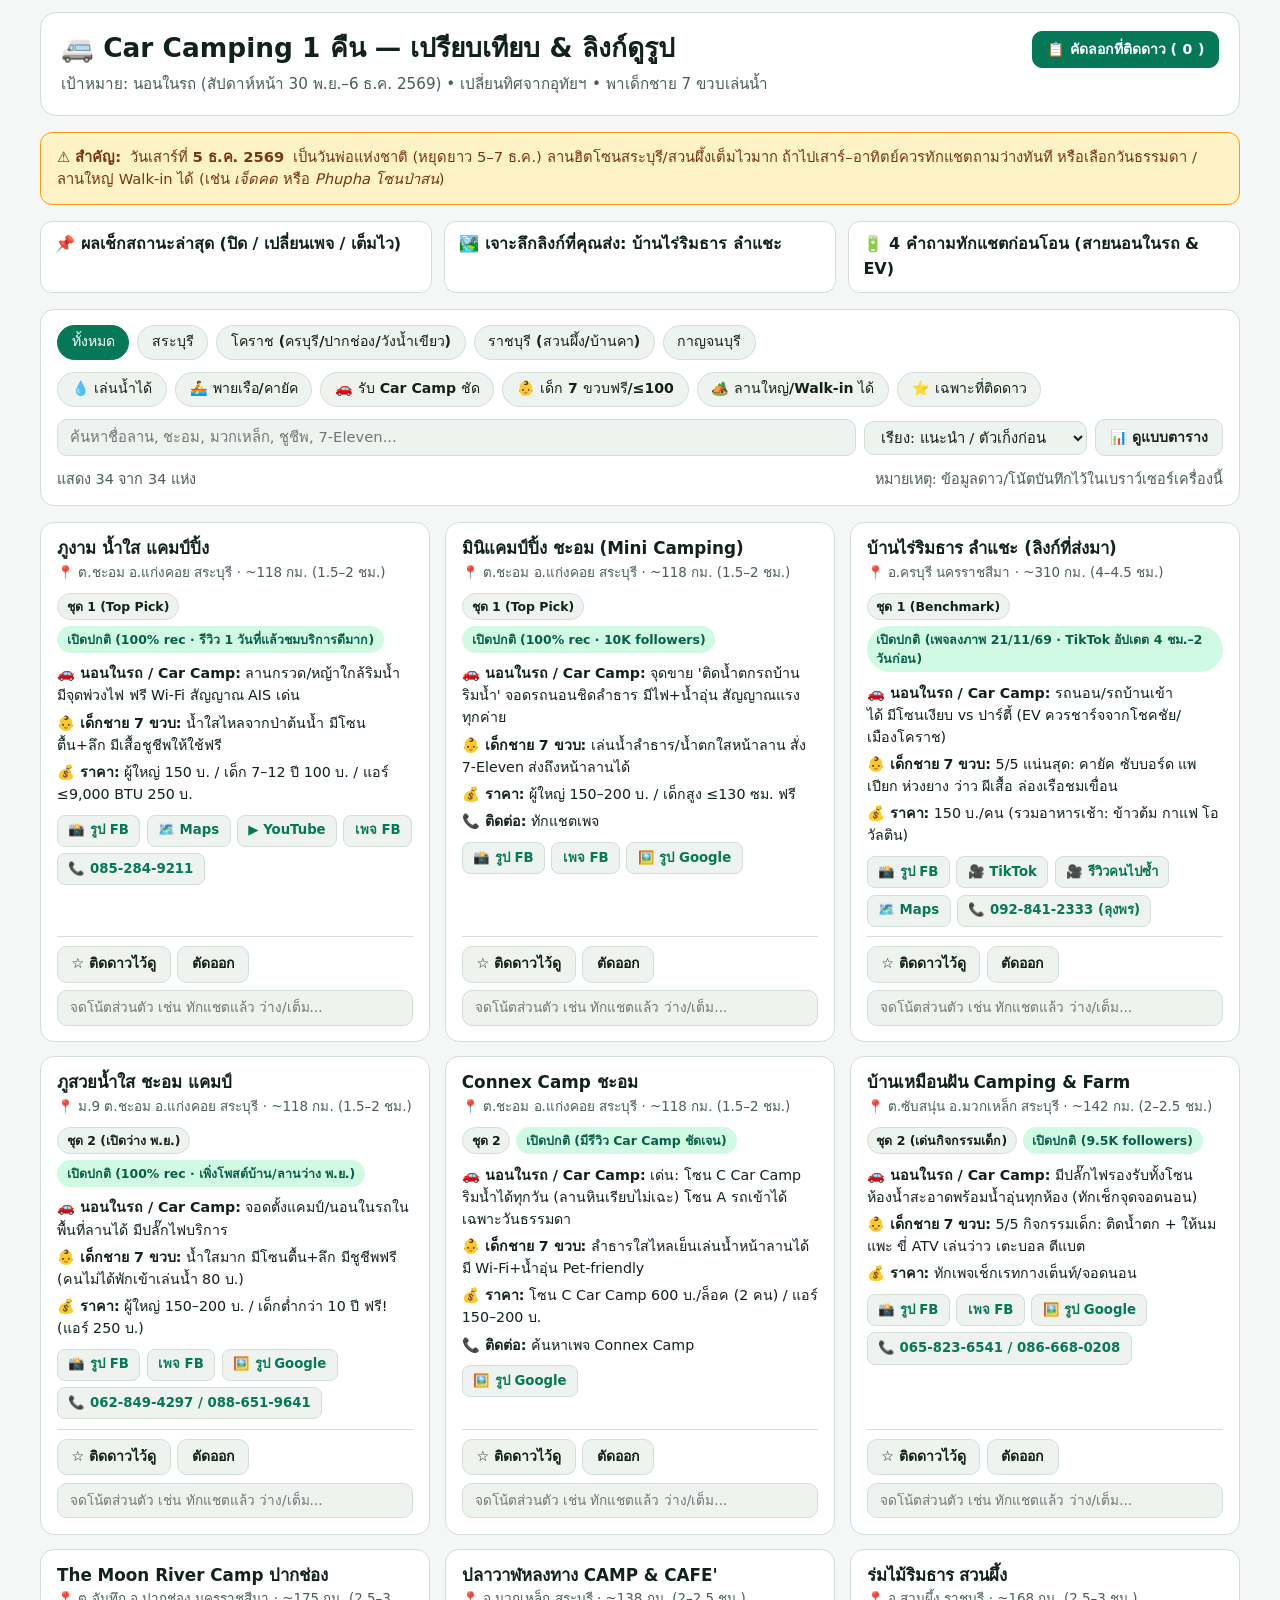
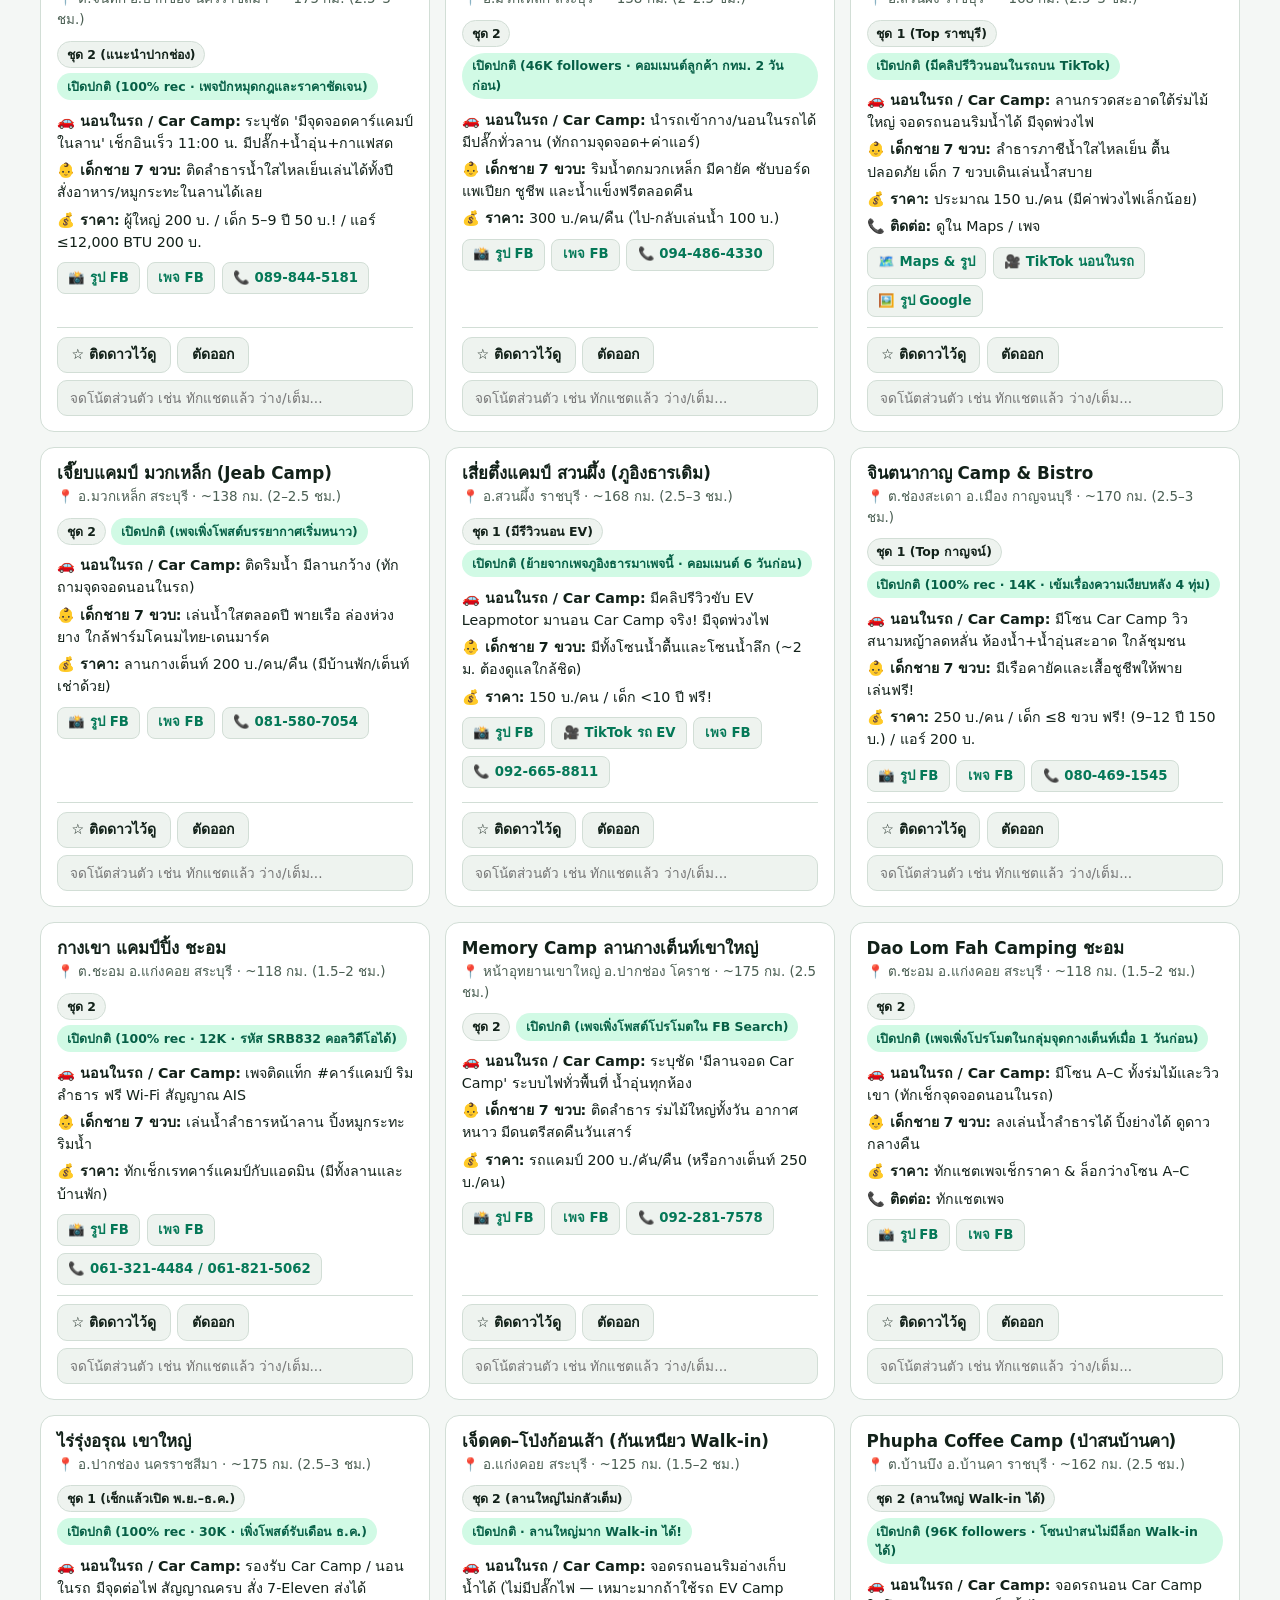
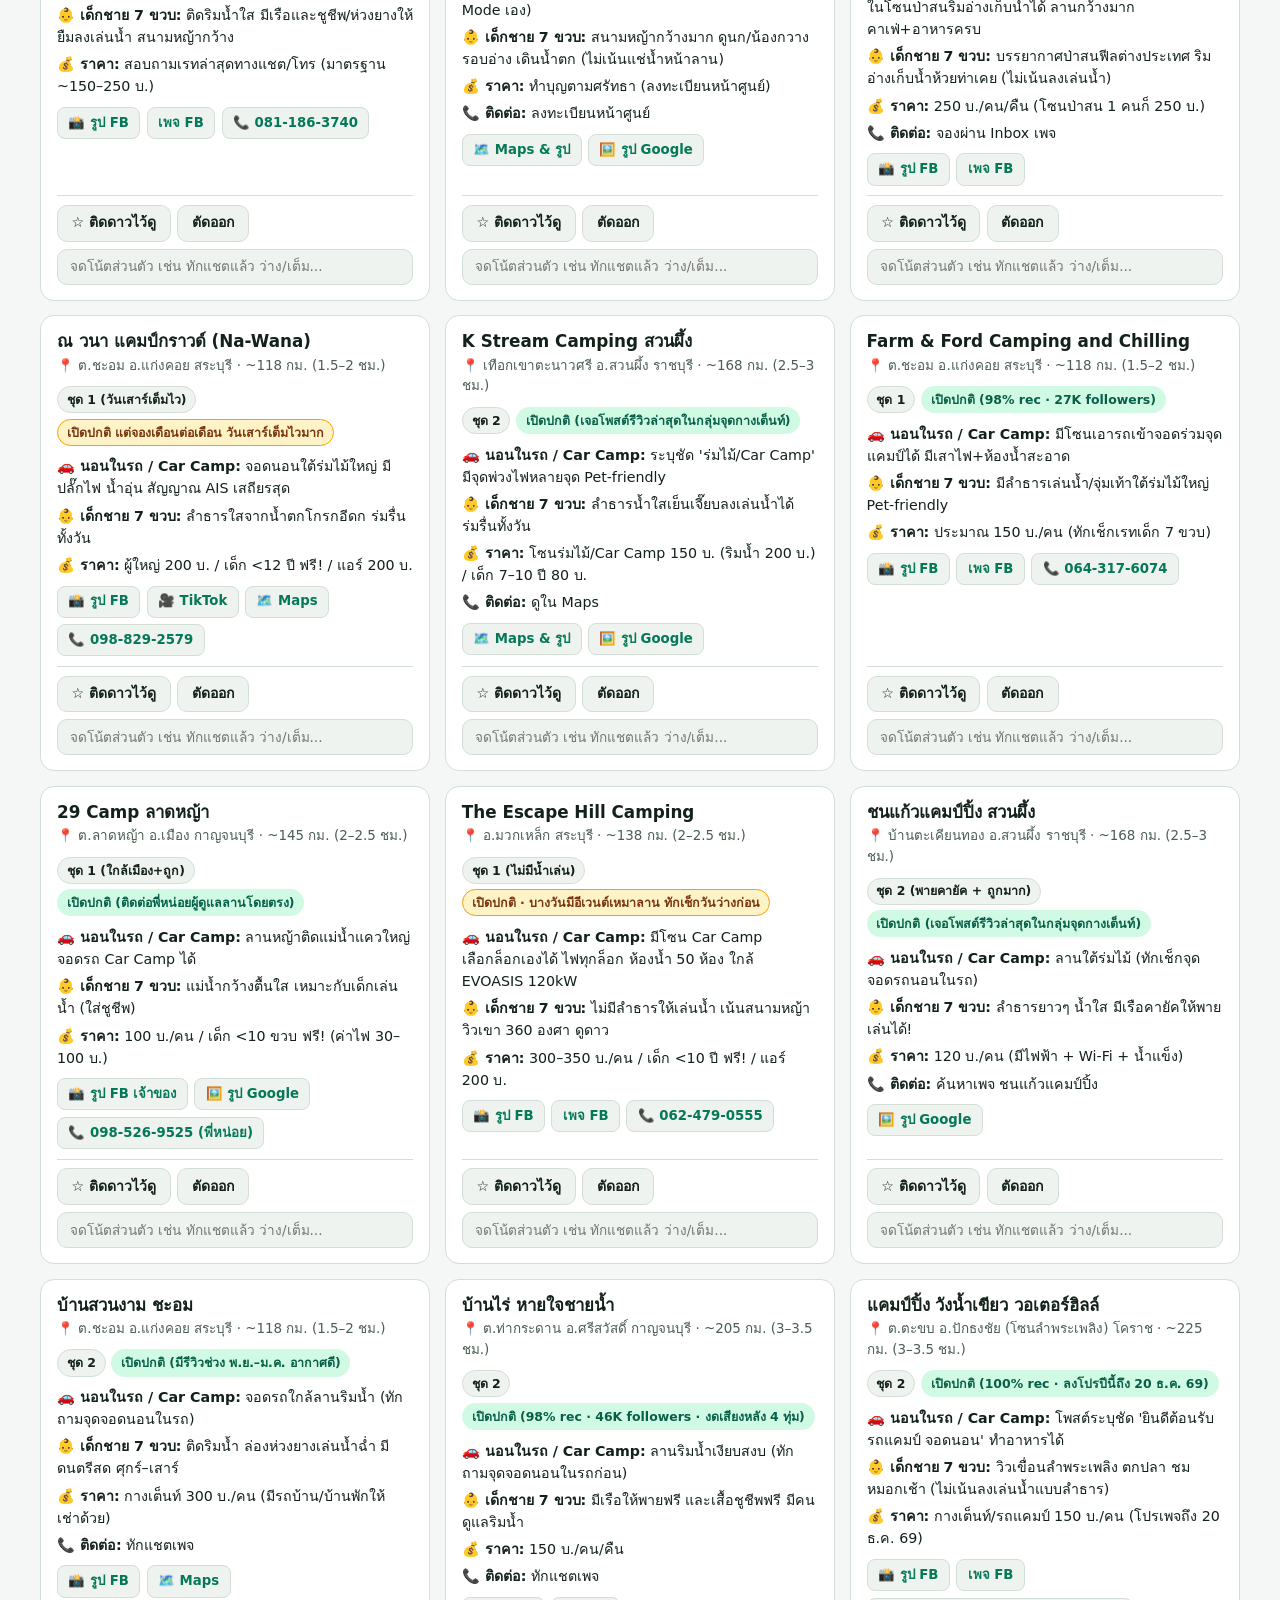
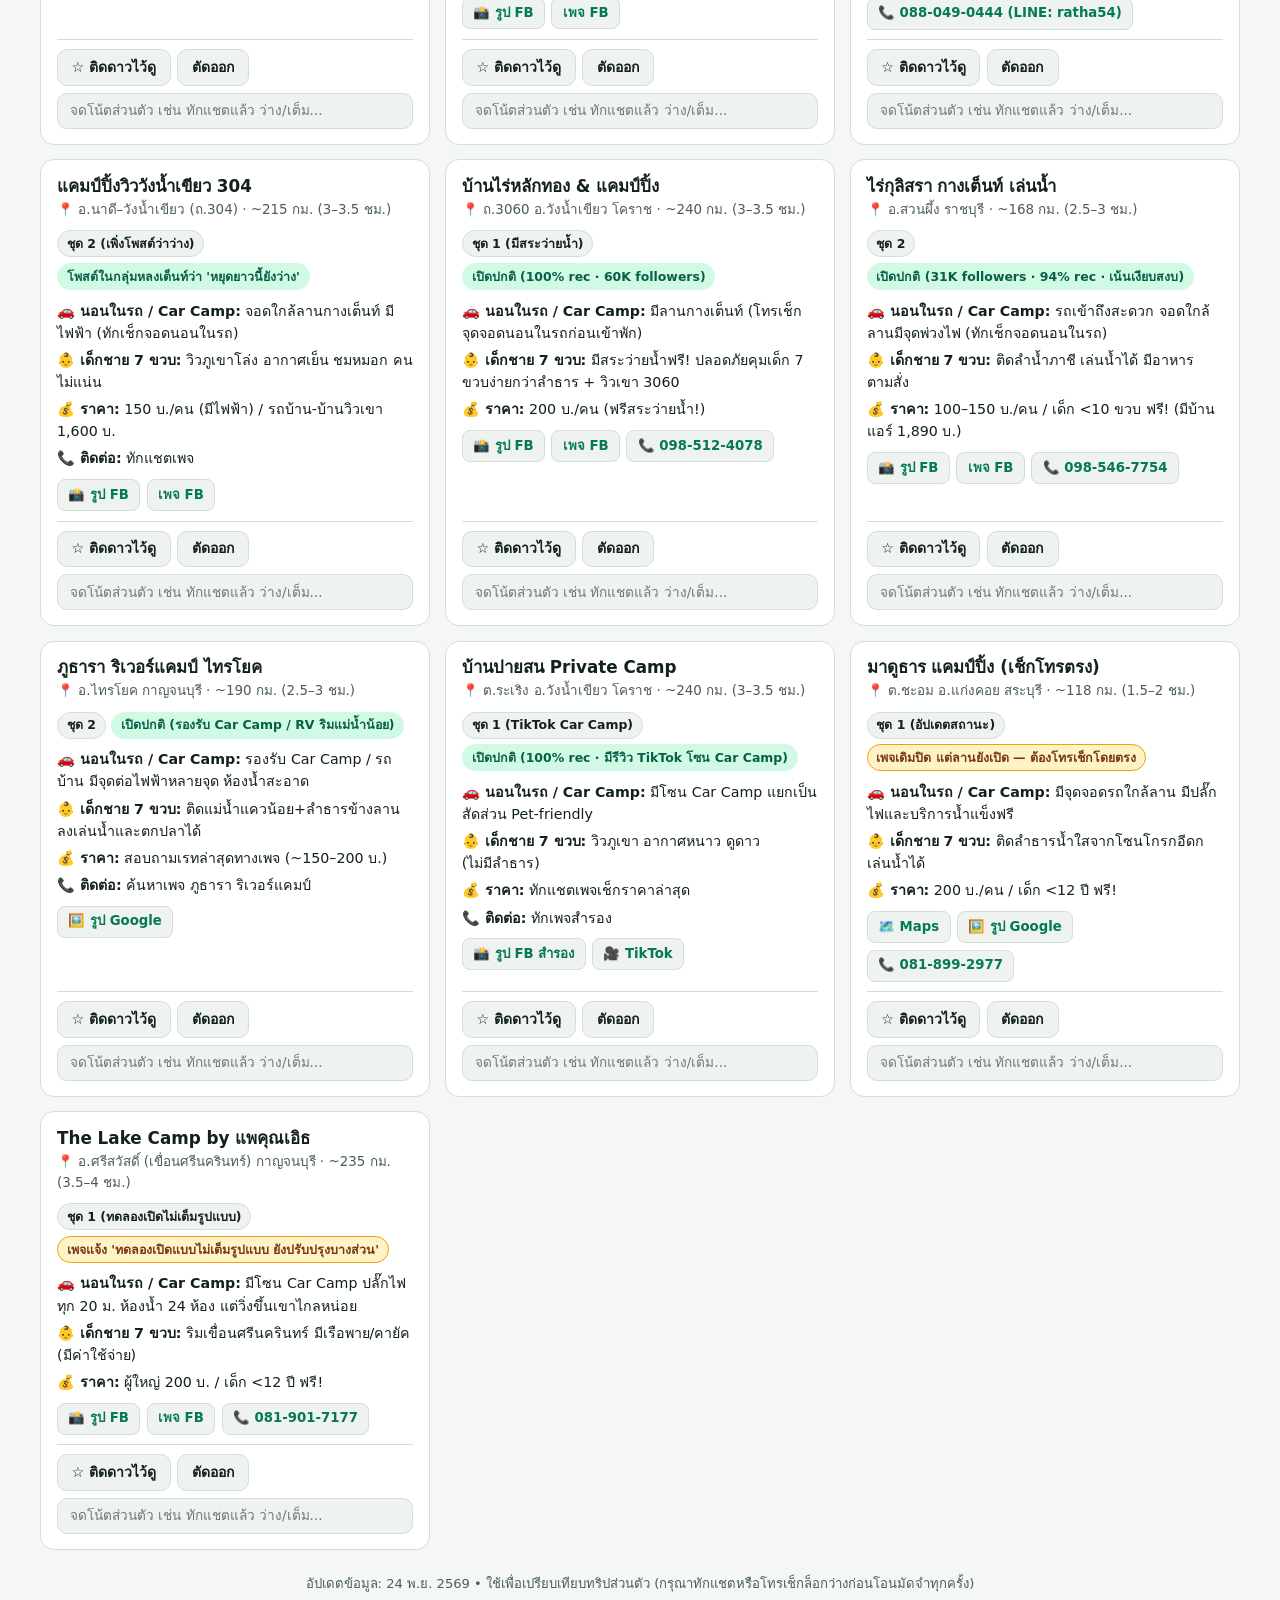
==== review-dec2026/index.html @ 6e5a4c98 "feat: add Dec 2026 Car Camping static comparison page" ====
<!DOCTYPE html>
<html lang="th">
<head>
  <meta charset="utf-8">
  <meta name="viewport" content="width=device-width, initial-scale=1, viewport-fit=cover">
  <meta name="color-scheme" content="light dark">
  <title>Car Camping 1 คืน (พ.ย.–ธ.ค. 2569) — เปรียบเทียบ &amp; ลิงก์ดูรูป</title>
  <style>
    :root {
      --target-size: 24px;

      /* Light tokens */
      --bg-light: #f4f7f5;
      --surface-light: #ffffff;
      --surface-alt-light: #eef3ef;
      --text-light: #122119;
      --text-muted-light: #4a5e52;
      --border-light: #d2ded6;
      --accent-light: #047857;
      --accent-text-light: #ffffff;
      --accent-soft-light: #d1fae5;
      --accent-soft-text-light: #065f46;
      --warn-bg-light: #fef3c7;
      --warn-border-light: #f59e0b;
      --warn-text-light: #78350f;
      --danger-bg-light: #fee2e2;
      --danger-text-light: #991b1b;
      --star-bg-light: #fef9c3;
      --star-border-light: #eab308;
      --star-text-light: #713f12;
      --scroll-track-light: #e5ece7;
      --scroll-thumb-light: #6b8073;

      /* Dark tokens */
      --bg-dark: #0c1410;
      --surface-dark: #15211b;
      --surface-alt-dark: #1d2d24;
      --text-dark: #e6f2eb;
      --text-muted-dark: #9cb5a6;
      --border-dark: #2c4034;
      --accent-dark: #34d399;
      --accent-text-dark: #052e1e;
      --accent-soft-dark: #064e3b;
      --accent-soft-text-dark: #a7f3d0;
      --warn-bg-dark: #3b2a0a;
      --warn-border-dark: #d97706;
      --warn-text-dark: #fde68a;
      --danger-bg-dark: #451518;
      --danger-text-dark: #fca5a5;
      --star-bg-dark: #3a3008;
      --star-border-dark: #ca8a04;
      --star-text-dark: #fef08a;
      --scroll-track-dark: #18251e;
      --scroll-thumb-dark: #5e7a69;

      /* Base light assignments */
      --bg: var(--bg-light);
      --surface: var(--surface-light);
      --surface-alt: var(--surface-alt-light);
      --text: var(--text-light);
      --text-muted: var(--text-muted-light);
      --border: var(--border-light);
      --accent: var(--accent-light);
      --accent-text: var(--accent-text-light);
      --accent-soft: var(--accent-soft-light);
      --accent-soft-text: var(--accent-soft-text-light);
      --warn-bg: var(--warn-bg-light);
      --warn-border: var(--warn-border-light);
      --warn-text: var(--warn-text-light);
      --danger-bg: var(--danger-bg-light);
      --danger-text: var(--danger-text-light);
      --star-bg: var(--star-bg-light);
      --star-border: var(--star-border-light);
      --star-text: var(--star-text-light);
      --scrollbar-track: var(--scroll-track-light);
      --scrollbar-thumb: var(--scroll-thumb-light);

      color-scheme: light dark;
      scrollbar-color: var(--scrollbar-thumb) var(--scrollbar-track);
    }

    @media (prefers-color-scheme: dark) {
      :root {
        --bg: var(--bg-dark);
        --surface: var(--surface-dark);
        --surface-alt: var(--surface-alt-dark);
        --text: var(--text-dark);
        --text-muted: var(--text-muted-dark);
        --border: var(--border-dark);
        --accent: var(--accent-dark);
        --accent-text: var(--accent-text-dark);
        --accent-soft: var(--accent-soft-dark);
        --accent-soft-text: var(--accent-soft-text-dark);
        --warn-bg: var(--warn-bg-dark);
        --warn-border: var(--warn-border-dark);
        --warn-text: var(--warn-text-dark);
        --danger-bg: var(--danger-bg-dark);
        --danger-text: var(--danger-text-dark);
        --star-bg: var(--star-bg-dark);
        --star-border: var(--star-border-dark);
        --star-text: var(--star-text-dark);
        --scrollbar-track: var(--scroll-track-dark);
        --scrollbar-thumb: var(--scroll-thumb-dark);
      }
    }

    @supports (color: light-dark(white, black)) {
      :root {
        --bg: light-dark(var(--bg-light), var(--bg-dark));
        --surface: light-dark(var(--surface-light), var(--surface-dark));
        --surface-alt: light-dark(var(--surface-alt-light), var(--surface-alt-dark));
        --text: light-dark(var(--text-light), var(--text-dark));
        --text-muted: light-dark(var(--text-muted-light), var(--text-muted-dark));
        --border: light-dark(var(--border-light), var(--border-dark));
        --accent: light-dark(var(--accent-light), var(--accent-dark));
        --accent-text: light-dark(var(--accent-text-light), var(--accent-text-dark));
        --accent-soft: light-dark(var(--accent-soft-light), var(--accent-soft-dark));
        --accent-soft-text: light-dark(var(--accent-soft-text-light), var(--accent-soft-text-dark));
        --warn-bg: light-dark(var(--warn-bg-light), var(--warn-bg-dark));
        --warn-border: light-dark(var(--warn-border-light), var(--warn-border-dark));
        --warn-text: light-dark(var(--warn-text-light), var(--warn-text-dark));
        --danger-bg: light-dark(var(--danger-bg-light), var(--danger-bg-dark));
        --danger-text: light-dark(var(--danger-text-light), var(--danger-text-dark));
        --star-bg: light-dark(var(--star-bg-light), var(--star-bg-dark));
        --star-border: light-dark(var(--star-border-light), var(--star-border-dark));
        --star-text: light-dark(var(--star-text-light), var(--star-text-dark));
        --scrollbar-track: light-dark(var(--scroll-track-light), var(--scroll-track-dark));
        --scrollbar-thumb: light-dark(var(--scroll-thumb-light), var(--scroll-thumb-dark));
      }
    }

    @media (pointer: coarse) {
      :root {
        --target-size: 44px;
      }
    }

    *, *::before, *::after {
      box-sizing: border-box;
    }

    html {
      accent-color: var(--accent);
      scroll-padding-top: calc(1rem + env(safe-area-inset-top, 0px));
    }

    body {
      margin: 0;
      font-family: system-ui, -apple-system, "Segoe UI", "Noto Sans Thai", "Sarabun", sans-serif;
      background-color: var(--bg);
      color: var(--text);
      line-height: 1.55;
      overflow-wrap: break-word;
      padding-block-start: max(0.75rem, env(safe-area-inset-top, 0px));
      padding-block-end: max(2.5rem, env(safe-area-inset-bottom, 0px));
      padding-inline-start: max(0.75rem, env(safe-area-inset-left, 0px));
      padding-inline-end: max(0.75rem, env(safe-area-inset-right, 0px));
    }

    h1, h2, h3 {
      text-wrap: balance;
      margin-block: 0 0.45rem;
      line-height: 1.3;
    }

    p, li {
      text-wrap: pretty;
    }

    :where(a, code) {
      overflow-wrap: anywhere;
    }

    a {
      color: var(--accent);
    }

    :where(button, select, textarea, input:not([type="checkbox"], [type="radio"]), [role="button"], nav a, label:has(input[type="checkbox"], input[type="radio"])) {
      min-block-size: var(--target-size);
      min-inline-size: var(--target-size);
    }

    :where([role="button"], nav a, label:has(input[type="checkbox"], input[type="radio"])) {
      display: inline-flex;
      align-items: center;
    }

    .container {
      max-inline-size: 1200px;
      margin-inline: auto;
      display: flex;
      flex-direction: column;
      gap: 1rem;
    }

    .hero {
      background: var(--surface);
      border: 1px solid var(--border);
      border-radius: 16px;
      padding: 1.15rem 1.25rem;
    }

    .hero-top {
      display: flex;
      flex-wrap: wrap;
      justify-content: space-between;
      align-items: flex-start;
      gap: 0.75rem;
    }

    .hero h1 {
      font-size: clamp(1.25rem, 2.5vw, 1.65rem);
    }

    .subtitle {
      margin: 0;
      color: var(--text-muted);
      font-size: 0.95rem;
    }

    .alert-banner {
      background: var(--warn-bg);
      border: 1px solid var(--warn-border);
      color: var(--warn-text);
      border-radius: 12px;
      padding: 0.8rem 1rem;
      font-size: 0.92rem;
    }

    .alert-banner strong {
      display: inline-block;
      margin-inline-end: 0.25rem;
    }

    .drawers {
      display: grid;
      grid-template-columns: repeat(auto-fit, minmax(min(100%, 290px), 1fr));
      gap: 0.75rem;
    }

    details.drawer {
      background: var(--surface);
      border: 1px solid var(--border);
      border-radius: 12px;
      padding: 0.65rem 0.9rem;
    }

    details.drawer summary {
      cursor: pointer;
      font-weight: 650;
      min-block-size: var(--target-size);
      display: flex;
      align-items: center;
      gap: 0.4rem;
      list-style-position: inside;
    }

    details.drawer .drawer-body {
      margin-block-start: 0.6rem;
      font-size: 0.9rem;
      color: var(--text);
      border-top: 1px solid var(--border);
      padding-block-start: 0.6rem;
    }

    details.drawer ul {
      margin: 0.35rem 0;
      padding-inline-start: 1.2rem;
    }

    details.drawer li + li {
      margin-block-start: 0.35rem;
    }

    .controls-panel {
      background: var(--surface);
      border: 1px solid var(--border);
      border-radius: 14px;
      padding: 0.9rem 1rem;
      display: flex;
      flex-direction: column;
      gap: 0.75rem;
    }

    .toolbar {
      display: flex;
      flex-wrap: wrap;
      gap: 0.5rem;
      align-items: center;
    }

    :where(.toolbar > :not(button, input, select, textarea, a, [role="button"], label)) {
      min-inline-size: 0;
    }

    .chip-btn {
      appearance: none;
      border: 1px solid var(--border);
      background: var(--surface-alt);
      color: var(--text);
      border-radius: 999px;
      padding: 0.35rem 0.85rem;
      font: inherit;
      font-size: 0.88rem;
      font-weight: 550;
      cursor: pointer;
      display: inline-flex;
      align-items: center;
      gap: 0.35rem;
    }

    .chip-btn[aria-pressed="true"] {
      background: var(--accent);
      color: var(--accent-text);
      border-color: var(--accent);
    }

    .chip-btn.star-filter[aria-pressed="true"] {
      background: var(--star-bg);
      color: var(--star-text);
      border-color: var(--star-border);
    }

    .search-input, .sort-select, .note-input {
      font: inherit;
      font-size: 0.92rem;
      color: var(--text);
      background: var(--surface-alt);
      border: 1px solid var(--border);
      border-radius: 10px;
      padding: 0.4rem 0.75rem;
    }

    .search-input {
      flex: 1 1 220px;
    }

    .action-btn {
      appearance: none;
      border: 1px solid var(--border);
      background: var(--surface-alt);
      color: var(--text);
      border-radius: 10px;
      padding: 0.4rem 0.85rem;
      font: inherit;
      font-size: 0.88rem;
      font-weight: 600;
      cursor: pointer;
      display: inline-flex;
      align-items: center;
      gap: 0.35rem;
    }

    .action-btn.primary {
      background: var(--accent);
      color: var(--accent-text);
      border-color: var(--accent);
    }

    .stats-bar {
      display: flex;
      flex-wrap: wrap;
      justify-content: space-between;
      align-items: center;
      gap: 0.5rem;
      font-size: 0.9rem;
      color: var(--text-muted);
    }

    .card-grid {
      display: grid;
      grid-template-columns: repeat(auto-fill, minmax(min(100%, 340px), 1fr));
      gap: 0.9rem;
    }

    .camp-card {
      background: var(--surface);
      border: 1px solid var(--border);
      border-radius: 14px;
      padding: 0.95rem 1rem;
      display: flex;
      flex-direction: column;
      gap: 0.6rem;
    }

    .camp-card.is-starred {
      border-color: var(--star-border);
      box-shadow: 0 0 0 1px var(--star-border);
    }

    .camp-card.is-rejected {
      opacity: 0.62;
    }

    .card-head {
      display: flex;
      justify-content: space-between;
      align-items: flex-start;
      gap: 0.5rem;
    }

    .card-title {
      font-size: 1.05rem;
      font-weight: 700;
      margin: 0;
    }

    .card-loc {
      font-size: 0.84rem;
      color: var(--text-muted);
      margin-block-start: 0.15rem;
    }

    .badge-row {
      display: flex;
      flex-wrap: wrap;
      gap: 0.35rem;
    }

    .badge {
      display: inline-flex;
      align-items: center;
      padding: 0.18rem 0.55rem;
      border-radius: 999px;
      font-size: 0.78rem;
      font-weight: 600;
      background: var(--surface-alt);
      border: 1px solid var(--border);
      color: var(--text);
    }

    .badge.open {
      background: var(--accent-soft);
      color: var(--accent-soft-text);
      border-color: transparent;
    }

    .badge.warn {
      background: var(--warn-bg);
      color: var(--warn-text);
      border-color: var(--warn-border);
    }

    .badge.danger {
      background: var(--danger-bg);
      color: var(--danger-text);
      border-color: transparent;
    }

    .card-specs {
      margin: 0;
      padding: 0;
      list-style: none;
      display: flex;
      flex-direction: column;
      gap: 0.32rem;
      font-size: 0.89rem;
    }

    .link-pills {
      display: flex;
      flex-wrap: wrap;
      gap: 0.4rem;
    }

    .link-pill {
      display: inline-flex;
      align-items: center;
      gap: 0.25rem;
      padding: 0.3rem 0.65rem;
      min-block-size: var(--target-size);
      border-radius: 8px;
      background: var(--surface-alt);
      border: 1px solid var(--border);
      color: var(--accent);
      text-decoration: none;
      font-size: 0.83rem;
      font-weight: 600;
    }

    .link-pill:hover {
      border-color: var(--accent);
    }

    .card-actions {
      margin-block-start: auto;
      padding-block-start: 0.55rem;
      border-top: 1px solid var(--border);
      display: flex;
      flex-direction: column;
      gap: 0.45rem;
    }

    .action-row {
      display: flex;
      flex-wrap: wrap;
      gap: 0.4rem;
      align-items: center;
    }

    .star-btn[aria-pressed="true"] {
      background: var(--star-bg);
      color: var(--star-text);
      border-color: var(--star-border);
    }

    .reject-btn[aria-pressed="true"] {
      background: var(--danger-bg);
      color: var(--danger-text);
      border-color: var(--danger-text);
    }

    .note-input {
      width: 100%;
      font-size: 0.85rem;
    }

    /* Responsive Table (modern-web-guidance: responsive-table) */
    .table-wrapper {
      overflow: auto;
      max-inline-size: 100%;
      max-block-size: min(75vh, 720px);
      container-type: inline-size;
      border: 1px solid var(--border);
      border-radius: 14px;
      background: var(--surface);
    }

    @supports not (scrollbar-color: auto) {
      .table-wrapper {
        scrollbar-width: auto;
      }
      .table-wrapper::-webkit-scrollbar {
        width: 12px;
        height: 12px;
      }
      .table-wrapper::-webkit-scrollbar-thumb {
        background: var(--scrollbar-thumb);
        border-radius: 6px;
      }
      .table-wrapper::-webkit-scrollbar-track {
        background: var(--scrollbar-track);
      }
    }

    table {
      width: 100%;
      border-collapse: separate;
      border-spacing: 0;
      font-size: 0.88rem;
      --label-2: "โซน / ระยะขับ";
      --label-3: "สถานะล่าสุด";
      --label-4: "Car Camp / นอนในรถ";
      --label-5: "กิจกรรมเด็ก 7 ขวบ";
      --label-6: "ราคา & ติดต่อ";
      --label-7: "ดูรูป / รีวิว / แผนที่";
    }

    caption {
      text-align: start;
      padding: 0.7rem 0.9rem;
      font-weight: 700;
      color: var(--text);
      background: var(--surface-alt);
      border-bottom: 1px solid var(--border);
    }

    thead {
      position: sticky;
      inset-block-start: 0;
      z-index: 2;
      background: var(--surface-alt);
    }

    th, td {
      padding: 0.65rem 0.75rem;
      border-bottom: 1px solid var(--border);
      border-inline-end: 1px solid var(--border);
      vertical-align: top;
      text-align: start;
    }

    thead th {
      font-weight: 700;
      white-space: nowrap;
      background: var(--surface-alt);
    }

    tbody th {
      position: sticky;
      inset-inline-start: 0;
      z-index: 1;
      background: var(--surface);
      font-weight: 700;
      min-inline-size: 165px;
    }

    @container (width < 700px) {
      table, thead, tbody, tr, th, td {
        display: block;
      }

      thead {
        display: none;
      }

      tr {
        margin-block-end: 0.9rem;
        border: 1px solid var(--border);
        border-radius: 12px;
        background: var(--surface);
      }

      tbody th {
        position: sticky;
        inset-block-start: 0;
        z-index: 2;
        background: var(--surface-alt);
        border-inline-end: none;
        border-radius: 12px 12px 0 0;
      }

      td {
        border-inline-end: none;
      }

      td:nth-child(2)::before { content: var(--label-2) ": "; font-weight: 700; color: var(--text-muted); }
      td:nth-child(3)::before { content: var(--label-3) ": "; font-weight: 700; color: var(--text-muted); }
      td:nth-child(4)::before { content: var(--label-4) ": "; font-weight: 700; color: var(--text-muted); }
      td:nth-child(5)::before { content: var(--label-5) ": "; font-weight: 700; color: var(--text-muted); }
      td:nth-child(6)::before { content: var(--label-6) ": "; font-weight: 700; color: var(--text-muted); }
      td:nth-child(7)::before { content: var(--label-7) ": "; font-weight: 700; color: var(--text-muted); }
    }

    .hidden {
      display: none;
    }

    .toast {
      position: fixed;
      inset-block-end: max(1rem, env(safe-area-inset-bottom, 0px));
      inset-inline-start: 50%;
      transform: translateX(-50%);
      background: var(--accent);
      color: var(--accent-text);
      padding: 0.55rem 1rem;
      border-radius: 999px;
      font-size: 0.88rem;
      font-weight: 650;
      box-shadow: 0 6px 20px rgba(0, 0, 0, 0.25);
      z-index: 50;
    }

    footer {
      text-align: center;
      font-size: 0.82rem;
      color: var(--text-muted);
      padding-block: 0.5rem;
    }
  </style>
</head>
<body>
  <main class="container">
    <header class="hero">
      <div class="hero-top">
        <div>
          <h1>🚐 Car Camping 1 คืน — เปรียบเทียบ &amp; ลิงก์ดูรูป</h1>
          <p class="subtitle">เป้าหมาย: นอนในรถ (สัปดาห์หน้า 30 พ.ย.–6 ธ.ค. 2569) • เปลี่ยนทิศจากอุทัยฯ • พาเด็กชาย 7 ขวบเล่นน้ำ</p>
        </div>
        <div class="toolbar">
          <button type="button" class="action-btn primary" id="copy-shortlist-btn">📋 คัดลอกที่ติดดาว (<span id="star-count">0</span>)</button>
        </div>
      </div>
    </header>

    <section class="alert-banner" aria-label="คำเตือนวันหยุดยาว">
      <strong>⚠️ สำคัญ:</strong> วันเสาร์ที่ <strong>5 ธ.ค. 2569</strong> เป็นวันพ่อแห่งชาติ (หยุดยาว 5–7 ธ.ค.) ลานฮิตโซนสระบุรี/สวนผึ้งเต็มไวมาก ถ้าไปเสาร์–อาทิตย์ควรทักแชตถามว่างทันที หรือเลือกวันธรรมดา / ลานใหญ่ Walk-in ได้ (เช่น <em>เจ็ดคด</em> หรือ <em>Phupha โซนป่าสน</em>)
    </section>

    <section class="drawers" aria-label="ข้อมูลอ้างอิงสำคัญ">
      <details class="drawer">
        <summary>📌 ผลเช็กสถานะล่าสุด (ปิด / เปลี่ยนเพจ / เต็มไว)</summary>
        <div class="drawer-body">
          <ul>
            <li><strong>มาดูธาร แคมป์ปิ้ง (ชะอม):</strong> เพจ FB เดิมเข้าไม่ได้แล้ว แต่ลานยังเปิดปกติ โทรตรง <a href="tel:0818992977">081-899-2977</a></li>
            <li><strong>เสี่ยตึ๋งแคมป์ (สวนผึ้ง):</strong> เพจเดิม <em>ภูอิงธาร</em> ถูกปิด ย้ายมาเปิดต่อในชื่อ <em>เสี่ยตึ๋งแคมป์</em> ที่เดิมปกติ</li>
            <li><strong>ณ วนา (ชะอม):</strong> เปิดจองเดือนต่อเดือนทุกวันที่ 16 วันเสาร์มักเต็มไวมาก</li>
            <li><strong>The Lake Camp (ศรีสวัสดิ์):</strong> เพจประกาศช่วงนี้ทดลองเปิดแบบไม่เต็มรูปแบบ ปรับปรุงบางส่วน</li>
            <li><strong>ไร่รวยริน (วังน้ำเขียว):</strong> ปิดบริการถาวรตั้งแต่ พ.ย. 2567</li>
            <li><strong>P&amp;N Valley Camp (มวกเหล็ก):</strong> กฎลานนกยูงไม่รับรถ EV ชาร์จไฟในลาน (ปรับ 3,000 บ.)</li>
            <li><strong>ไร่ลำภูทอง (มวกเหล็ก):</strong> ไม่มีลำธารเล่นน้ำ + ไม่มีสัญญาณมือถือทุกค่าย + มีทางลูกรัง</li>
          </ul>
        </div>
      </details>

      <details class="drawer">
        <summary>🏞️ เจาะลึกลิงก์ที่คุณส่ง: บ้านไร่ริมธาร ลำแชะ</summary>
        <div class="drawer-body">
          <p>ลิงก์ <a href="https://www.facebook.com/share/p/1DNpFuXbjk/" target="_blank" rel="noopener">โพสต์กลุ่มจุดกางเต็นท์</a> มีเพจ <strong>บ้านไร่ริมธาร ลำแชะ</strong> มาตอบล่าสุด (อัปเดตภาพล่าสุด 21/11/69 และ TikTok <code>@lamchae27</code>):</p>
          <ul>
            <li><strong>จุดเด่นเด็ก 7 ขวบ:</strong> กิจกรรมแน่นสุด! เล่นน้ำ พายคายัค ซับบอร์ด เรือยาง แพเปียก ดูผีเสื้อ วิ่งว่าว ล่องเรือชมเขื่อน ฟรีอาหารเช้า (150 บ./คน)</li>
            <li><strong>ข้อสังเกต 1 คืน:</strong> ขับจากนนทบุรี/กทม. ~300–320 กม. (4–4.5 ชม./เที่ยว) และตู้ EV DC Fast Charge ควรชาร์จตั้งแต่ อ.โชคชัย หรือตัวเมืองโคราช</li>
          </ul>
        </div>
      </details>

      <details class="drawer">
        <summary>🔋 4 คำถามทักแชตก่อนโอน (สายนอนในรถ &amp; EV)</summary>
        <div class="drawer-body">
          <ul>
            <li><strong>1. จอดรถนอนโซนไหน:</strong> ถามชัดว่าวันเข้าพัก (ธรรมดา vs หยุดยาว) นำรถจอดริมน้ำได้ไหม (บางลานเช่นสวนผึ้งให้จอดริมน้ำเฉพาะ จ–ศ)</li>
            <li><strong>2. ถ้านอนเปิดแอร์ EV (Camp Mode):</strong> แจ้งลานตรงๆ ว่าใช้แบตรถเอง 100% ไม่เสียบชาร์จไฟลาน เพื่อไม่ให้ชนกฎห้ามชาร์จ EV ของบางลาน (ถ้าต่อไฟใช้แอร์เคลื่อนที่ เตรียมปลั๊กพ่วง 15–20 ม.)</li>
            <li><strong>3. เด็ก 7 ขวบ &amp; น้ำ:</strong> เช็กเรทเด็ก 7 ขวบและระดับน้ำล่าสุดก่อนเดินทาง</li>
            <li><strong>4. กันเพจปลอม:</strong> ตรวจชื่อบัญชีให้ตรงหน้าเพจหลักหรือขอวิดีโอคอลดูสถานที่จริง</li>
          </ul>
        </div>
      </details>
    </section>

    <section class="controls-panel" aria-label="ตัวกรองและค้นหา">
      <div class="toolbar" role="group" aria-label="เลือกโซนจังหวัด">
        <button type="button" class="chip-btn" data-region="all" aria-pressed="true">ทั้งหมด</button>
        <button type="button" class="chip-btn" data-region="saraburi" aria-pressed="false">สระบุรี</button>
        <button type="button" class="chip-btn" data-region="korat" aria-pressed="false">โคราช (ครบุรี/ปากช่อง/วังน้ำเขียว)</button>
        <button type="button" class="chip-btn" data-region="ratchaburi" aria-pressed="false">ราชบุรี (สวนผึ้ง/บ้านคา)</button>
        <button type="button" class="chip-btn" data-region="kanchanaburi" aria-pressed="false">กาญจนบุรี</button>
      </div>

      <div class="toolbar" role="group" aria-label="ตัวกรองคุณสมบัติ">
        <button type="button" class="chip-btn" data-tag="water" aria-pressed="false">💧 เล่นน้ำได้</button>
        <button type="button" class="chip-btn" data-tag="boat" aria-pressed="false">🚣 พายเรือ/คายัค</button>
        <button type="button" class="chip-btn" data-tag="carcamp" aria-pressed="false">🚗 รับ Car Camp ชัด</button>
        <button type="button" class="chip-btn" data-tag="kidfree" aria-pressed="false">👶 เด็ก 7 ขวบฟรี/≤100</button>
        <button type="button" class="chip-btn" data-tag="walkin" aria-pressed="false">🏕️ ลานใหญ่/Walk-in ได้</button>
        <button type="button" class="chip-btn star-filter" data-tag="starred" aria-pressed="false">⭐ เฉพาะที่ติดดาว</button>
      </div>

      <div class="toolbar">
        <input type="search" id="search-input" class="search-input" placeholder="ค้นหาชื่อลาน, ชะอม, มวกเหล็ก, ชูชีพ, 7-Eleven..." aria-label="ค้นหาลานแคมป์ปิ้ง">
        <select id="sort-select" class="sort-select" aria-label="เรียงลำดับ">
          <option value="featured">เรียง: แนะนำ / ตัวเก็งก่อน</option>
          <option value="drive">เรียง: ขับใกล้สุดก่อน</option>
          <option value="price">เรียง: ราคาผู้ใหญ่ถูกสุดก่อน</option>
        </select>
        <button type="button" class="action-btn" id="view-toggle-btn" aria-pressed="false">📊 ดูแบบตาราง</button>
      </div>

      <div class="stats-bar">
        <span id="result-count">กำลังโหลด...</span>
        <span>หมายเหตุ: ข้อมูลดาว/โน้ตบันทึกไว้ในเบราว์เซอร์เครื่องนี้</span>
      </div>
    </section>

    <section id="cards-view" class="card-grid" aria-label="รายการลาน Car Camping"></section>

    <section id="table-view" class="hidden" aria-label="ตารางเปรียบเทียบลาน Car Camping">
      <div tabindex="0" role="region" aria-labelledby="comparison-caption" class="table-wrapper">
        <table>
          <caption id="comparison-caption">ตารางเปรียบเทียบลาน Car Camping (เลื่อนซ้าย–ขวาบนจอเล็กได้ หรือสลับดูแบบการ์ด)</caption>
          <thead>
            <tr>
              <th scope="col">ชื่อลาน &amp; สถานะ</th>
              <th scope="col">โซน / ระยะขับ</th>
              <th scope="col">สถานะล่าสุด</th>
              <th scope="col">Car Camp / นอนในรถ</th>
              <th scope="col">กิจกรรมเด็ก 7 ขวบ</th>
              <th scope="col">ราคา &amp; ติดต่อ</th>
              <th scope="col">ดูรูป / รีวิว / แผนที่</th>
            </tr>
          </thead>
          <tbody id="table-body"></tbody>
        </table>
      </div>
    </section>

    <footer>
      อัปเดตข้อมูล: 24 พ.ย. 2569 • ใช้เพื่อเปรียบเทียบทริปส่วนตัว (กรุณาทักแชตหรือโทรเช็กล็อกว่างก่อนโอนมัดจำทุกครั้ง)
    </footer>
  </main>

  <div id="toast" class="toast hidden" role="status" aria-live="polite"></div>

  <script>
    const CAMPS = [
      {
        id: "phungam",
        name: "ภูงาม น้ำใส แคมป์ปิ้ง",
        batch: "ชุด 1 (Top Pick)",
        region: "saraburi",
        regionLabel: "ต.ชะอม อ.แก่งคอย สระบุรี",
        distKm: 118,
        driveTime: "1.5–2 ชม.",
        priceNum: 150,
        priceText: "ผู้ใหญ่ 150 บ. / เด็ก 7–12 ปี 100 บ. / แอร์ ≤9,000 BTU 250 บ.",
        statusType: "open",
        statusText: "เปิดปกติ (100% rec · รีวิว 1 วันที่แล้วชมบริการดีมาก)",
        carCamp: "ลานกรวด/หญ้าใกล้ริมน้ำ มีจุดพ่วงไฟ ฟรี Wi-Fi สัญญาณ AIS เด่น",
        kids: "น้ำใสไหลจากป่าต้นน้ำ มีโซนตื้น+ลึก มีเสื้อชูชีพให้ใช้ฟรี",
        phone: "0852849211",
        phoneDisplay: "085-284-9211",
        tags: ["water", "carcamp", "kidfree"],
        featuredRank: 1,
        links: [
          { label: "📸 รูป FB", url: "https://www.facebook.com/profile.php?id=61574951787039&sk=photos" },
          { label: "🗺️ Maps", url: "https://maps.app.goo.gl/sYtFJSgQR7oAqi5u5" },
          { label: "▶️ YouTube", url: "https://youtu.be/2r0t8QfrWKs" },
          { label: "เพจ FB", url: "https://www.facebook.com/profile.php?id=61574951787039" }
        ]
      },
      {
        id: "minicamping",
        name: "มินิแคมป์ปิ้ง ชะอม (Mini Camping)",
        batch: "ชุด 1 (Top Pick)",
        region: "saraburi",
        regionLabel: "ต.ชะอม อ.แก่งคอย สระบุรี",
        distKm: 118,
        driveTime: "1.5–2 ชม.",
        priceNum: 150,
        priceText: "ผู้ใหญ่ 150–200 บ. / เด็กสูง ≤130 ซม. ฟรี",
        statusType: "open",
        statusText: "เปิดปกติ (100% rec · 10K followers)",
        carCamp: "จุดขาย 'ติดน้ำตกรถบ้านริมน้ำ' จอดรถนอนชิดลำธาร มีไฟ+น้ำอุ่น สัญญาณแรงทุกค่าย",
        kids: "เล่นน้ำลำธาร/น้ำตกใสหน้าลาน สั่ง 7-Eleven ส่งถึงหน้าลานได้",
        phone: "",
        phoneDisplay: "ทักแชตเพจ",
        tags: ["water", "carcamp", "kidfree"],
        featuredRank: 2,
        links: [
          { label: "📸 รูป FB", url: "https://www.facebook.com/profile.php?id=61566338681337&sk=photos" },
          { label: "เพจ FB", url: "https://www.facebook.com/profile.php?id=61566338681337" },
          { label: "🖼️ รูป Google", url: "https://www.google.com/search?tbm=isch&q=%E0%B8%A1%E0%B8%B4%E0%B8%99%E0%B8%B4%E0%B9%81%E0%B8%84%E0%B8%A1%E0%B8%9B%E0%B9%8C%E0%B8%9B%E0%B8%B4%E0%B9%89%E0%B8%87+%E0%B8%8A%E0%B8%B0%E0%B8%AD%E0%B8%A1+%E0%B8%AA%E0%B8%A3%E0%B8%B0%E0%B8%9A%E0%B8%B8%E0%B8%A3%E0%B8%B5" }
        ]
      },
      {
        id: "banrai_lamchae",
        name: "บ้านไร่ริมธาร ลำแชะ (ลิงก์ที่ส่งมา)",
        batch: "ชุด 1 (Benchmark)",
        region: "korat",
        regionLabel: "อ.ครบุรี นครราชสีมา",
        distKm: 310,
        driveTime: "4–4.5 ชม.",
        priceNum: 150,
        priceText: "150 บ./คน (รวมอาหารเช้า: ข้าวต้ม กาแฟ โอวัลติน)",
        statusType: "open",
        statusText: "เปิดปกติ (เพจลงภาพ 21/11/69 · TikTok อัปเดต 4 ชม.–2 วันก่อน)",
        carCamp: "รถนอน/รถบ้านเข้าได้ มีโซนเงียบ vs ปาร์ตี้ (EV ควรชาร์จจากโชคชัย/เมืองโคราช)",
        kids: "5/5 แน่นสุด: คายัค ซับบอร์ด แพเปียก ห่วงยาง ว่าว ผีเสื้อ ล่องเรือชมเขื่อน",
        phone: "0928412333",
        phoneDisplay: "092-841-2333 (ลุงพร)",
        tags: ["water", "boat", "carcamp", "walkin"],
        featuredRank: 3,
        links: [
          { label: "📸 รูป FB", url: "https://www.facebook.com/banri.rim.thar.la.ch.a/photos" },
          { label: "🎥 TikTok", url: "https://www.tiktok.com/@lamchae27/video/7711339335261506817" },
          { label: "🎥 รีวิวคนไปซ้ำ", url: "https://www.tiktok.com/@meen3107/video/7710899870097214727" },
          { label: "🗺️ Maps", url: "https://share.google/ju1A49RssQ3HAI9dW" }
        ]
      },
      {
        id: "phusueynamisai",
        name: "ภูสวยน้ำใส ชะอม แคมป์",
        batch: "ชุด 2 (เปิดว่าง พ.ย.)",
        region: "saraburi",
        regionLabel: "ม.9 ต.ชะอม อ.แก่งคอย สระบุรี",
        distKm: 118,
        driveTime: "1.5–2 ชม.",
        priceNum: 150,
        priceText: "ผู้ใหญ่ 150–200 บ. / เด็กต่ำกว่า 10 ปี ฟรี! (แอร์ 250 บ.)",
        statusType: "open",
        statusText: "เปิดปกติ (100% rec · เพิ่งโพสต์บ้าน/ลานว่าง พ.ย.)",
        carCamp: "จอดตั้งแคมป์/นอนในรถในพื้นที่ลานได้ มีปลั๊กไฟบริการ",
        kids: "น้ำใสมาก มีโซนตื้น+ลึก มีชูชีพฟรี (คนไม่ได้พักเข้าเล่นน้ำ 80 บ.)",
        phone: "0628494297",
        phoneDisplay: "062-849-4297 / 088-651-9641",
        tags: ["water", "carcamp", "kidfree"],
        featuredRank: 4,
        links: [
          { label: "📸 รูป FB", url: "https://www.facebook.com/profile.php?id=61568531506278&sk=photos" },
          { label: "เพจ FB", url: "https://www.facebook.com/profile.php?id=61568531506278" },
          { label: "🖼️ รูป Google", url: "https://www.google.com/search?tbm=isch&q=%E0%B8%A0%E0%B8%B9%E0%B8%AA%E0%B8%A7%E0%B8%A2%E0%B8%99%E0%B9%89%E0%B8%B3%E0%B9%83%E0%B8%AA+%E0%B8%8A%E0%B8%B0%E0%B8%AD%E0%B8%A1+%E0%B9%81%E0%B8%84%E0%B8%A1%E0%B8%9B%E0%B9%8C" }
        ]
      },
      {
        id: "connex",
        name: "Connex Camp ชะอม",
        batch: "ชุด 2",
        region: "saraburi",
        regionLabel: "ต.ชะอม อ.แก่งคอย สระบุรี",
        distKm: 118,
        driveTime: "1.5–2 ชม.",
        priceNum: 300,
        priceText: "โซน C Car Camp 600 บ./ล็อค (2 คน) / แอร์ 150–200 บ.",
        statusType: "open",
        statusText: "เปิดปกติ (มีรีวิว Car Camp ชัดเจน)",
        carCamp: "เด่น: โซน C Car Camp ริมน้ำได้ทุกวัน (ลานหินเรียบไม่เฉะ) โซน A รถเข้าได้เฉพาะวันธรรมดา",
        kids: "ลำธารใสไหลเย็นเล่นน้ำหน้าลานได้ มี Wi-Fi+น้ำอุ่น Pet-friendly",
        phone: "",
        phoneDisplay: "ค้นหาเพจ Connex Camp",
        tags: ["water", "carcamp"],
        featuredRank: 5,
        links: [
          { label: "🖼️ รูป Google", url: "https://www.google.com/search?tbm=isch&q=Connex+Camp+%E0%B8%8A%E0%B8%B0%E0%B8%AD%E0%B8%A1+%E0%B8%AA%E0%B8%A3%E0%B8%B0%E0%B8%9A%E0%B8%B8%E0%B8%A3%E0%B8%B5" }
        ]
      },
      {
        id: "baanmuanfan",
        name: "บ้านเหมือนฝัน Camping & Farm",
        batch: "ชุด 2 (เด่นกิจกรรมเด็ก)",
        region: "saraburi",
        regionLabel: "ต.ซับสนุ่น อ.มวกเหล็ก สระบุรี",
        distKm: 142,
        driveTime: "2–2.5 ชม.",
        priceNum: 200,
        priceText: "ทักเพจเช็กเรทกางเต็นท์/จอดนอน",
        statusType: "open",
        statusText: "เปิดปกติ (9.5K followers)",
        carCamp: "มีปลั๊กไฟรองรับทั้งโซน ห้องน้ำสะอาดพร้อมน้ำอุ่นทุกห้อง (ทักเช็กจุดจอดนอน)",
        kids: "5/5 กิจกรรมเด็ก: ติดน้ำตก + ให้นมแพะ ขี่ ATV เล่นว่าว เตะบอล ตีแบต",
        phone: "0658236541",
        phoneDisplay: "065-823-6541 / 086-668-0208",
        tags: ["water"],
        featuredRank: 6,
        links: [
          { label: "📸 รูป FB", url: "https://www.facebook.com/profile.php?id=61551055632707&sk=photos" },
          { label: "เพจ FB", url: "https://www.facebook.com/profile.php?id=61551055632707" },
          { label: "🖼️ รูป Google", url: "https://www.google.com/search?tbm=isch&q=%E0%B8%9A%E0%B9%89%E0%B8%B2%E0%B8%99%E0%B9%80%E0%B8%AB%E0%B8%A1%E0%B8%B7%E0%B8%AD%E0%B8%99%E0%B8%9D%E0%B8%B1%E0%B8%99+Camping+%26+farm+%E0%B8%A1%E0%B8%A7%E0%B8%81%E0%B9%80%E0%B8%AB%E0%B8%A5%E0%B9%87%E0%B8%81" }
        ]
      },
      {
        id: "plawhale",
        name: "ปลาวาฬหลงทาง CAMP & CAFE'",
        batch: "ชุด 2",
        region: "saraburi",
        regionLabel: "อ.มวกเหล็ก สระบุรี",
        distKm: 138,
        driveTime: "2–2.5 ชม.",
        priceNum: 300,
        priceText: "300 บ./คน/คืน (ไป-กลับเล่นน้ำ 100 บ.)",
        statusType: "open",
        statusText: "เปิดปกติ (46K followers · คอมเมนต์ลูกค้า กทม. 2 วันก่อน)",
        carCamp: "นำรถเข้ากาง/นอนในรถได้ มีปลั๊กทั่วลาน (ทักถามจุดจอด+ค่าแอร์)",
        kids: "ริมน้ำตกมวกเหล็ก มีคายัค ซับบอร์ด แพเปียก ชูชีพ และน้ำแข็งฟรีตลอดคืน",
        phone: "0944864330",
        phoneDisplay: "094-486-4330",
        tags: ["water", "boat", "carcamp"],
        featuredRank: 7,
        links: [
          { label: "📸 รูป FB", url: "https://www.facebook.com/PLAWHALEHLONGTANG/photos" },
          { label: "เพจ FB", url: "https://www.facebook.com/PLAWHALEHLONGTANG" }
        ]
      },
      {
        id: "jeabcamp",
        name: "เจี๊ยบแคมป์ มวกเหล็ก (Jeab Camp)",
        batch: "ชุด 2",
        region: "saraburi",
        regionLabel: "อ.มวกเหล็ก สระบุรี",
        distKm: 138,
        driveTime: "2–2.5 ชม.",
        priceNum: 200,
        priceText: "ลานกางเต็นท์ 200 บ./คน/คืน (มีบ้านพัก/เต็นท์เช่าด้วย)",
        statusType: "open",
        statusText: "เปิดปกติ (เพจเพิ่งโพสต์บรรยากาศเริ่มหนาว)",
        carCamp: "ติดริมน้ำ มีลานกว้าง (ทักถามจุดจอดนอนในรถ)",
        kids: "เล่นน้ำใสตลอดปี พายเรือ ล่องห่วงยาง ใกล้ฟาร์มโคนมไทย-เดนมาร์ค",
        phone: "0815807054",
        phoneDisplay: "081-580-7054",
        tags: ["water", "boat"],
        featuredRank: 8,
        links: [
          { label: "📸 รูป FB", url: "https://www.facebook.com/JeabCampTH/photos" },
          { label: "เพจ FB", url: "https://www.facebook.com/JeabCampTH" }
        ]
      },
      {
        id: "kangkhao",
        name: "กางเขา แคมป์ปิ้ง ชะอม",
        batch: "ชุด 2",
        region: "saraburi",
        regionLabel: "ต.ชะอม อ.แก่งคอย สระบุรี",
        distKm: 118,
        driveTime: "1.5–2 ชม.",
        priceNum: 200,
        priceText: "ทักเช็กเรทคาร์แคมป์กับแอดมิน (มีทั้งลานและบ้านพัก)",
        statusType: "open",
        statusText: "เปิดปกติ (100% rec · 12K · รหัส SRB832 คอลวิดีโอได้)",
        carCamp: "เพจติดแท็ก #คาร์แคมป์ ริมลำธาร ฟรี Wi-Fi สัญญาณ AIS",
        kids: "เล่นน้ำลำธารหน้าลาน ปิ้งหมูกระทะริมน้ำ",
        phone: "0613214484",
        phoneDisplay: "061-321-4484 / 061-821-5062",
        tags: ["water", "carcamp"],
        featuredRank: 9,
        links: [
          { label: "📸 รูป FB", url: "https://www.facebook.com/Kangkhao.camping/photos" },
          { label: "เพจ FB", url: "https://www.facebook.com/Kangkhao.camping" }
        ]
      },
      {
        id: "daolomfah",
        name: "Dao Lom Fah Camping ชะอม",
        batch: "ชุด 2",
        region: "saraburi",
        regionLabel: "ต.ชะอม อ.แก่งคอย สระบุรี",
        distKm: 118,
        driveTime: "1.5–2 ชม.",
        priceNum: 200,
        priceText: "ทักแชตเพจเช็กราคา & ล็อกว่างโซน A–C",
        statusType: "open",
        statusText: "เปิดปกติ (เพจเพิ่งโปรโมตในกลุ่มจุดกางเต็นท์เมื่อ 1 วันก่อน)",
        carCamp: "มีโซน A–C ทั้งร่มไม้และวิวเขา (ทักเช็กจุดจอดนอนในรถ)",
        kids: "ลงเล่นน้ำลำธารได้ ปิ้งย่างได้ ดูดาวกลางคืน",
        phone: "",
        phoneDisplay: "ทักแชตเพจ",
        tags: ["water"],
        featuredRank: 10,
        links: [
          { label: "📸 รูป FB", url: "https://www.facebook.com/profile.php?id=61573521102716&sk=photos" },
          { label: "เพจ FB", url: "https://www.facebook.com/profile.php?id=61573521102716" }
        ]
      },
      {
        id: "chetkot",
        name: "เจ็ดคด–โป่งก้อนเส้า (กันเหนียว Walk-in)",
        batch: "ชุด 2 (ลานใหญ่ไม่กลัวเต็ม)",
        region: "saraburi",
        regionLabel: "อ.แก่งคอย สระบุรี",
        distKm: 125,
        driveTime: "1.5–2 ชม.",
        priceNum: 50,
        priceText: "ทำบุญตามศรัทธา (ลงทะเบียนหน้าศูนย์)",
        statusType: "open",
        statusText: "เปิดปกติ · ลานใหญ่มาก Walk-in ได้!",
        carCamp: "จอดรถนอนริมอ่างเก็บน้ำได้ (ไม่มีปลั๊กไฟ — เหมาะมากถ้าใช้รถ EV Camp Mode เอง)",
        kids: "สนามหญ้ากว้างมาก ดูนก/น้องกวางรอบอ่าง เดินน้ำตก (ไม่เน้นแช่น้ำหน้าลาน)",
        phone: "",
        phoneDisplay: "ลงทะเบียนหน้าศูนย์",
        tags: ["carcamp", "kidfree", "walkin"],
        featuredRank: 11,
        links: [
          { label: "🗺️ Maps & รูป", url: "https://maps.app.goo.gl/k4QtQB2KcMNheKqK6" },
          { label: "🖼️ รูป Google", url: "https://www.google.com/search?tbm=isch&q=%E0%B9%80%E0%B8%88%E0%B9%87%E0%B8%94%E0%B8%84%E0%B8%94+%E0%B9%82%E0%B8%9B%E0%B9%88%E0%B8%87%E0%B8%81%E0%B9%89%E0%B8%AD%E0%B8%99%E0%B9%80%E0%B8%AA%E0%B9%89%E0%B8%B2+%E0%B8%AA%E0%B8%A3%E0%B8%B0%E0%B8%9A%E0%B8%B8%E0%B8%A3%E0%B8%B5" }
        ]
      },
      {
        id: "nawana",
        name: "ณ วนา แคมป์กราวด์ (Na-Wana)",
        batch: "ชุด 1 (วันเสาร์เต็มไว)",
        region: "saraburi",
        regionLabel: "ต.ชะอม อ.แก่งคอย สระบุรี",
        distKm: 118,
        driveTime: "1.5–2 ชม.",
        priceNum: 200,
        priceText: "ผู้ใหญ่ 200 บ. / เด็ก <12 ปี ฟรี! / แอร์ 200 บ.",
        statusType: "warn",
        statusText: "เปิดปกติ แต่จองเดือนต่อเดือน วันเสาร์เต็มไวมาก",
        carCamp: "จอดนอนใต้ร่มไม้ใหญ่ มีปลั๊กไฟ น้ำอุ่น สัญญาณ AIS เสถียรสุด",
        kids: "ลำธารใสจากน้ำตกโกรกอีดก ร่มรื่นทั้งวัน",
        phone: "0988292579",
        phoneDisplay: "098-829-2579",
        tags: ["water", "carcamp", "kidfree"],
        featuredRank: 12,
        links: [
          { label: "📸 รูป FB", url: "https://www.facebook.com/NaWanaCampGround/photos" },
          { label: "🎥 TikTok", url: "https://www.tiktok.com/@minivanture2025/video/7506914869996735762" },
          { label: "🗺️ Maps", url: "https://goo.gl/maps/NJQyjgXwrHB32F5H6" }
        ]
      },
      {
        id: "farmford",
        name: "Farm & Ford Camping and Chilling",
        batch: "ชุด 1",
        region: "saraburi",
        regionLabel: "ต.ชะอม อ.แก่งคอย สระบุรี",
        distKm: 118,
        driveTime: "1.5–2 ชม.",
        priceNum: 150,
        priceText: "ประมาณ 150 บ./คน (ทักเช็กเรทเด็ก 7 ขวบ)",
        statusType: "open",
        statusText: "เปิดปกติ (98% rec · 27K followers)",
        carCamp: "มีโซนเอารถเข้าจอดร่วมจุดแคมป์ได้ มีเสาไฟ+ห้องน้ำสะอาด",
        kids: "มีลำธารเล่นน้ำ/จุ่มเท้าใต้ร่มไม้ใหญ่ Pet-friendly",
        phone: "0643176074",
        phoneDisplay: "064-317-6074",
        tags: ["water", "carcamp"],
        featuredRank: 13,
        links: [
          { label: "📸 รูป FB", url: "https://www.facebook.com/farmandfordcampingandchilling/photos" },
          { label: "เพจ FB", url: "https://www.facebook.com/farmandfordcampingandchilling" }
        ]
      },
      {
        id: "escapehill",
        name: "The Escape Hill Camping",
        batch: "ชุด 1 (ไม่มีน้ำเล่น)",
        region: "saraburi",
        regionLabel: "อ.มวกเหล็ก สระบุรี",
        distKm: 138,
        driveTime: "2–2.5 ชม.",
        priceNum: 300,
        priceText: "300–350 บ./คน / เด็ก <10 ปี ฟรี! / แอร์ 200 บ.",
        statusType: "warn",
        statusText: "เปิดปกติ · บางวันมีอีเวนต์เหมาลาน ทักเช็กวันว่างก่อน",
        carCamp: "มีโซน Car Camp เลือกล็อกเองได้ ไฟทุกล็อก ห้องน้ำ 50 ห้อง ใกล้ EVOASIS 120kW",
        kids: "ไม่มีลำธารให้เล่นน้ำ เน้นสนามหญ้า วิวเขา 360 องศา ดูดาว",
        phone: "0624790555",
        phoneDisplay: "062-479-0555",
        tags: ["carcamp", "kidfree"],
        featuredRank: 14,
        links: [
          { label: "📸 รูป FB", url: "https://www.facebook.com/theescapehillcamping/photos" },
          { label: "เพจ FB", url: "https://www.facebook.com/theescapehillcamping" }
        ]
      },
      {
        id: "baansuanngam",
        name: "บ้านสวนงาม ชะอม",
        batch: "ชุด 2",
        region: "saraburi",
        regionLabel: "ต.ชะอม อ.แก่งคอย สระบุรี",
        distKm: 118,
        driveTime: "1.5–2 ชม.",
        priceNum: 300,
        priceText: "กางเต็นท์ 300 บ./คน (มีรถบ้าน/บ้านพักให้เช่าด้วย)",
        statusType: "open",
        statusText: "เปิดปกติ (มีรีวิวช่วง พ.ย.–ม.ค. อากาศดี)",
        carCamp: "จอดรถใกล้ลานริมน้ำ (ทักถามจุดจอดนอนในรถ)",
        kids: "ติดริมน้ำ ล่องห่วงยางเล่นน้ำฉ่ำ มีดนตรีสด ศุกร์–เสาร์",
        phone: "",
        phoneDisplay: "ทักแชตเพจ",
        tags: ["water"],
        featuredRank: 15,
        links: [
          { label: "📸 รูป FB", url: "https://www.facebook.com/baansuanngam/photos" },
          { label: "🗺️ Maps", url: "https://goo.gl/maps/xLqcYZKTASMha9uh7" }
        ]
      },
      {
        id: "madothan",
        name: "มาดูธาร แคมป์ปิ้ง (เช็กโทรตรง)",
        batch: "ชุด 1 (อัปเดตสถานะ)",
        region: "saraburi",
        regionLabel: "ต.ชะอม อ.แก่งคอย สระบุรี",
        distKm: 118,
        driveTime: "1.5–2 ชม.",
        priceNum: 200,
        priceText: "200 บ./คน / เด็ก <12 ปี ฟรี!",
        statusType: "warn",
        statusText: "เพจเดิมปิด แต่ลานยังเปิด — ต้องโทรเช็กโดยตรง",
        carCamp: "มีจุดจอดรถใกล้ลาน มีปลั๊กไฟและบริการน้ำแข็งฟรี",
        kids: "ติดลำธารน้ำใสจากโซนโกรกอีดก เล่นน้ำได้",
        phone: "0818992977",
        phoneDisplay: "081-899-2977",
        tags: ["water", "kidfree"],
        featuredRank: 24,
        links: [
          { label: "🗺️ Maps", url: "https://maps.app.goo.gl/ReVmRoHobNvPpThq6" },
          { label: "🖼️ รูป Google", url: "https://www.google.com/search?tbm=isch&q=%E0%B8%A1%E0%B8%B2%E0%B8%94%E0%B8%B9%E0%B8%98%E0%B8%B2%E0%B8%A3+%E0%B8%8A%E0%B8%B0%E0%B8%AD%E0%B8%A1+%E0%B8%AA%E0%B8%A3%E0%B8%B0%E0%B8%9A%E0%B8%B8%E0%B8%A3%E0%B8%B5" }
        ]
      },
      {
        id: "moonriver",
        name: "The Moon River Camp ปากช่อง",
        batch: "ชุด 2 (แนะนำปากช่อง)",
        region: "korat",
        regionLabel: "ต.จันทึก อ.ปากช่อง นครราชสีมา",
        distKm: 175,
        driveTime: "2.5–3 ชม.",
        priceNum: 200,
        priceText: "ผู้ใหญ่ 200 บ. / เด็ก 5–9 ปี 50 บ.! / แอร์ ≤12,000 BTU 200 บ.",
        statusType: "open",
        statusText: "เปิดปกติ (100% rec · เพจปักหมุดกฎและราคาชัดเจน)",
        carCamp: "ระบุชัด 'มีจุดจอดคาร์แคมป์ในลาน' เช็กอินเร็ว 11:00 น. มีปลั๊ก+น้ำอุ่น+กาแฟสด",
        kids: "ติดลำธารน้ำใสไหลเย็นเล่นได้ทั้งปี สั่งอาหาร/หมูกระทะในลานได้เลย",
        phone: "0898445181",
        phoneDisplay: "089-844-5181",
        tags: ["water", "carcamp", "kidfree"],
        featuredRank: 6,
        links: [
          { label: "📸 รูป FB", url: "https://www.facebook.com/profile.php?id=61586091075149&sk=photos" },
          { label: "เพจ FB", url: "https://www.facebook.com/profile.php?id=61586091075149" }
        ]
      },
      {
        id: "memorycamp",
        name: "Memory Camp ลานกางเต็นท์เขาใหญ่",
        batch: "ชุด 2",
        region: "korat",
        regionLabel: "หน้าอุทยานเขาใหญ่ อ.ปากช่อง โคราช",
        distKm: 175,
        driveTime: "2.5 ชม.",
        priceNum: 200,
        priceText: "รถแคมป์ 200 บ./คัน/คืน (หรือกางเต็นท์ 250 บ./คน)",
        statusType: "open",
        statusText: "เปิดปกติ (เพจเพิ่งโพสต์โปรโมตใน FB Search)",
        carCamp: "ระบุชัด 'มีลานจอด Car Camp' ระบบไฟทั่วพื้นที่ น้ำอุ่นทุกห้อง",
        kids: "ติดลำธาร ร่มไม้ใหญ่ทั้งวัน อากาศหนาว มีดนตรีสดคืนวันเสาร์",
        phone: "0922817578",
        phoneDisplay: "092-281-7578",
        tags: ["water", "carcamp"],
        featuredRank: 9,
        links: [
          { label: "📸 รูป FB", url: "https://www.facebook.com/mormorthailand/photos" },
          { label: "เพจ FB", url: "https://www.facebook.com/mormorthailand" }
        ]
      },
      {
        id: "rairungarun",
        name: "ไร่รุ่งอรุณ เขาใหญ่",
        batch: "ชุด 1 (เช็กแล้วเปิด พ.ย.–ธ.ค.)",
        region: "korat",
        regionLabel: "อ.ปากช่อง นครราชสีมา",
        distKm: 175,
        driveTime: "2.5–3 ชม.",
        priceNum: 200,
        priceText: "สอบถามเรทล่าสุดทางแชต/โทร (มาตรฐาน ~150–250 บ.)",
        statusType: "open",
        statusText: "เปิดปกติ (100% rec · 30K · เพิ่งโพสต์รับเดือน ธ.ค.)",
        carCamp: "รองรับ Car Camp / นอนในรถ มีจุดต่อไฟ สัญญาณครบ สั่ง 7-Eleven ส่งได้",
        kids: "ติดริมน้ำใส มีเรือและชูชีพ/ห่วงยางให้ยืมลงเล่นน้ำ สนามหญ้ากว้าง",
        phone: "0811863740",
        phoneDisplay: "081-186-3740",
        tags: ["water", "boat", "carcamp"],
        featuredRank: 10,
        links: [
          { label: "📸 รูป FB", url: "https://www.facebook.com/rungarun.khaoyai/photos" },
          { label: "เพจ FB", url: "https://www.facebook.com/rungarun.khaoyai" }
        ]
      },
      {
        id: "waterhill",
        name: "แคมป์ปิ้ง วังน้ำเขียว วอเตอร์ฮิลล์",
        batch: "ชุด 2",
        region: "korat",
        regionLabel: "ต.ตะขบ อ.ปักธงชัย (โซนลำพระเพลิง) โคราช",
        distKm: 225,
        driveTime: "3–3.5 ชม.",
        priceNum: 150,
        priceText: "กางเต็นท์/รถแคมป์ 150 บ./คน (โปรเพจถึง 20 ธ.ค. 69)",
        statusType: "open",
        statusText: "เปิดปกติ (100% rec · ลงโปรปีนี้ถึง 20 ธ.ค. 69)",
        carCamp: "โพสต์ระบุชัด 'ยินดีต้อนรับรถแคมป์ จอดนอน' ทำอาหารได้",
        kids: "วิวเขื่อนลำพระเพลิง ตกปลา ชมหมอกเช้า (ไม่เน้นลงเล่นน้ำแบบลำธาร)",
        phone: "0880490444",
        phoneDisplay: "088-049-0444 (LINE: ratha54)",
        tags: ["carcamp"],
        featuredRank: 16,
        links: [
          { label: "📸 รูป FB", url: "https://www.facebook.com/waterhill.camping/photos" },
          { label: "เพจ FB", url: "https://www.facebook.com/waterhill.camping" }
        ]
      },
      {
        id: "view304",
        name: "แคมป์ปิ้งวิววังน้ำเขียว 304",
        batch: "ชุด 2 (เพิ่งโพสต์ว่าว่าง)",
        region: "korat",
        regionLabel: "อ.นาดี–วังน้ำเขียว (ถ.304)",
        distKm: 215,
        driveTime: "3–3.5 ชม.",
        priceNum: 150,
        priceText: "150 บ./คน (มีไฟฟ้า) / รถบ้าน-บ้านวิวเขา 1,600 บ.",
        statusType: "open",
        statusText: "โพสต์ในกลุ่มหลงเต็นท์ว่า 'หยุดยาวนี้ยังว่าง'",
        carCamp: "จอดใกล้ลานกางเต็นท์ มีไฟฟ้า (ทักเช็กจอดนอนในรถ)",
        kids: "วิวภูเขาโล่ง อากาศเย็น ชมหมอก คนไม่แน่น",
        phone: "",
        phoneDisplay: "ทักแชตเพจ",
        tags: [],
        featuredRank: 17,
        links: [
          { label: "📸 รูป FB", url: "https://www.facebook.com/profile.php?id=100064281000147&sk=photos" },
          { label: "เพจ FB", url: "https://www.facebook.com/profile.php?id=100064281000147" }
        ]
      },
      {
        id: "lukthong",
        name: "บ้านไร่หลักทอง & แคมป์ปิ้ง",
        batch: "ชุด 1 (มีสระว่ายน้ำ)",
        region: "korat",
        regionLabel: "ถ.3060 อ.วังน้ำเขียว โคราช",
        distKm: 240,
        driveTime: "3–3.5 ชม.",
        priceNum: 200,
        priceText: "200 บ./คน (ฟรีสระว่ายน้ำ!)",
        statusType: "open",
        statusText: "เปิดปกติ (100% rec · 60K followers)",
        carCamp: "มีลานกางเต็นท์ (โทรเช็กจุดจอดนอนในรถก่อนเข้าพัก)",
        kids: "มีสระว่ายน้ำฟรี! ปลอดภัยคุมเด็ก 7 ขวบง่ายกว่าลำธาร + วิวเขา 3060",
        phone: "0985124078",
        phoneDisplay: "098-512-4078",
        tags: ["water"],
        featuredRank: 18,
        links: [
          { label: "📸 รูป FB", url: "https://www.facebook.com/profile.php?id=100026328086966&sk=photos" },
          { label: "เพจ FB", url: "https://www.facebook.com/profile.php?id=100026328086966" }
        ]
      },
      {
        id: "baanpaison",
        name: "บ้านปายสน Private Camp",
        batch: "ชุด 1 (TikTok Car Camp)",
        region: "korat",
        regionLabel: "ต.ระเริง อ.วังน้ำเขียว โคราช",
        distKm: 240,
        driveTime: "3–3.5 ชม.",
        priceNum: 200,
        priceText: "ทักแชตเพจเช็กราคาล่าสุด",
        statusType: "open",
        statusText: "เปิดปกติ (100% rec · มีรีวิว TikTok โซน Car Camp)",
        carCamp: "มีโซน Car Camp แยกเป็นสัดส่วน Pet-friendly",
        kids: "วิวภูเขา อากาศหนาว ดูดาว (ไม่มีลำธาร)",
        phone: "",
        phoneDisplay: "ทักเพจสำรอง",
        tags: ["carcamp"],
        featuredRank: 22,
        links: [
          { label: "📸 รูป FB สำรอง", url: "https://www.facebook.com/profile.php?id=61592413685095&sk=photos" },
          { label: "🎥 TikTok", url: "https://www.tiktok.com/@baan_paison/video/7677952153104977159" }
        ]
      },
      {
        id: "rommai_suanphueng",
        name: "ร่มไม้ริมธาร สวนผึ้ง",
        batch: "ชุด 1 (Top ราชบุรี)",
        region: "ratchaburi",
        regionLabel: "อ.สวนผึ้ง ราชบุรี",
        distKm: 168,
        driveTime: "2.5–3 ชม.",
        priceNum: 150,
        priceText: "ประมาณ 150 บ./คน (มีค่าพ่วงไฟเล็กน้อย)",
        statusType: "open",
        statusText: "เปิดปกติ (มีคลิปรีวิวนอนในรถบน TikTok)",
        carCamp: "ลานกรวดสะอาดใต้ร่มไม้ใหญ่ จอดรถนอนริมน้ำได้ มีจุดพ่วงไฟ",
        kids: "ลำธารภาชีน้ำใสไหลเย็น ตื้นปลอดภัย เด็ก 7 ขวบเดินเล่นน้ำสบาย",
        phone: "",
        phoneDisplay: "ดูใน Maps / เพจ",
        tags: ["water", "carcamp"],
        featuredRank: 7,
        links: [
          { label: "🗺️ Maps & รูป", url: "https://maps.app.goo.gl/WHyeS6voAdHfmnWH8" },
          { label: "🎥 TikTok นอนในรถ", url: "https://www.tiktok.com/@singer_travel/video/7673432775143214344" },
          { label: "🖼️ รูป Google", url: "https://www.google.com/search?tbm=isch&q=%E0%B8%A3%E0%B9%88%E0%B8%A1%E0%B9%84%E0%B8%A1%E0%B9%89%E0%B8%A3%E0%B8%B4%E0%B8%A1%E0%B8%98%E0%B8%B2%E0%B8%A3+%E0%B8%AA%E0%B8%A7%E0%B8%99%E0%B8%9C%E0%B8%B6%E0%B9%89%E0%B8%87" }
        ]
      },
      {
        id: "siatueng",
        name: "เสี่ยตึ๋งแคมป์ สวนผึ้ง (ภูอิงธารเดิม)",
        batch: "ชุด 1 (มีรีวิวนอน EV)",
        region: "ratchaburi",
        regionLabel: "อ.สวนผึ้ง ราชบุรี",
        distKm: 168,
        driveTime: "2.5–3 ชม.",
        priceNum: 150,
        priceText: "150 บ./คน / เด็ก <10 ปี ฟรี!",
        statusType: "open",
        statusText: "เปิดปกติ (ย้ายจากเพจภูอิงธารมาเพจนี้ · คอมเมนต์ 6 วันก่อน)",
        carCamp: "มีคลิปรีวิวขับ EV Leapmotor มานอน Car Camp จริง! มีจุดพ่วงไฟ",
        kids: "มีทั้งโซนน้ำตื้นและโซนน้ำลึก (~2 ม. ต้องดูแลใกล้ชิด)",
        phone: "0926658811",
        phoneDisplay: "092-665-8811",
        tags: ["water", "carcamp", "kidfree"],
        featuredRank: 8,
        links: [
          { label: "📸 รูป FB", url: "https://www.facebook.com/profile.php?id=61575336298435&sk=photos" },
          { label: "🎥 TikTok รถ EV", url: "https://www.tiktok.com/@lungearthtravel/video/7644962817543556370" },
          { label: "เพจ FB", url: "https://www.facebook.com/profile.php?id=61575336298435" }
        ]
      },
      {
        id: "phupha_bankha",
        name: "Phupha Coffee Camp (ป่าสนบ้านคา)",
        batch: "ชุด 2 (ลานใหญ่ Walk-in ได้)",
        region: "ratchaburi",
        regionLabel: "ต.บ้านบึง อ.บ้านคา ราชบุรี",
        distKm: 162,
        driveTime: "2.5 ชม.",
        priceNum: 250,
        priceText: "250 บ./คน/คืน (โซนป่าสน 1 คนก็ 250 บ.)",
        statusType: "open",
        statusText: "เปิดปกติ (96K followers · โซนป่าสนไม่มีล็อก Walk-in ได้)",
        carCamp: "จอดรถนอน Car Camp ในโซนป่าสนริมอ่างเก็บน้ำได้ ลานกว้างมาก คาเฟ่+อาหารครบ",
        kids: "บรรยากาศป่าสนฟีลต่างประเทศ ริมอ่างเก็บน้ำห้วยท่าเคย (ไม่เน้นลงเล่นน้ำ)",
        phone: "",
        phoneDisplay: "จองผ่าน Inbox เพจ",
        tags: ["carcamp", "walkin"],
        featuredRank: 11,
        links: [
          { label: "📸 รูป FB", url: "https://www.facebook.com/PhuphaCoffeeCamp/photos" },
          { label: "เพจ FB", url: "https://www.facebook.com/PhuphaCoffeeCamp" }
        ]
      },
      {
        id: "kstream",
        name: "K Stream Camping สวนผึ้ง",
        batch: "ชุด 2",
        region: "ratchaburi",
        regionLabel: "เทือกเขาตะนาวศรี อ.สวนผึ้ง ราชบุรี",
        distKm: 168,
        driveTime: "2.5–3 ชม.",
        priceNum: 150,
        priceText: "โซนร่มไม้/Car Camp 150 บ. (ริมน้ำ 200 บ.) / เด็ก 7–10 ปี 80 บ.",
        statusType: "open",
        statusText: "เปิดปกติ (เจอโพสต์รีวิวล่าสุดในกลุ่มจุดกางเต็นท์)",
        carCamp: "ระบุชัด 'ร่มไม้/Car Camp' มีจุดพ่วงไฟหลายจุด Pet-friendly",
        kids: "ลำธารน้ำใสเย็นเจี๊ยบลงเล่นน้ำได้ ร่มรื่นทั้งวัน",
        phone: "",
        phoneDisplay: "ดูใน Maps",
        tags: ["water", "carcamp", "kidfree"],
        featuredRank: 12,
        links: [
          { label: "🗺️ Maps & รูป", url: "https://maps.app.goo.gl/EbKKUda8vUPLqEYc6" },
          { label: "🖼️ รูป Google", url: "https://www.google.com/search?tbm=isch&q=K+Stream+Camping+%E0%B8%AA%E0%B8%A7%E0%B8%99%E0%B8%9C%E0%B8%B6%E0%B9%89%E0%B8%87" }
        ]
      },
      {
        id: "kullisara",
        name: "ไร่กุลิสรา กางเต็นท์ เล่นน้ำ",
        batch: "ชุด 2",
        region: "ratchaburi",
        regionLabel: "อ.สวนผึ้ง ราชบุรี",
        distKm: 168,
        driveTime: "2.5–3 ชม.",
        priceNum: 120,
        priceText: "100–150 บ./คน / เด็ก <10 ขวบ ฟรี! (มีบ้านแอร์ 1,890 บ.)",
        statusType: "open",
        statusText: "เปิดปกติ (31K followers · 94% rec · เน้นเงียบสงบ)",
        carCamp: "รถเข้าถึงสะดวก จอดใกล้ลานมีจุดพ่วงไฟ (ทักเช็กจอดนอนในรถ)",
        kids: "ติดลำน้ำภาชี เล่นน้ำได้ มีอาหารตามสั่ง",
        phone: "0985467754",
        phoneDisplay: "098-546-7754",
        tags: ["water", "kidfree"],
        featuredRank: 19,
        links: [
          { label: "📸 รูป FB", url: "https://www.facebook.com/profile.php?id=100067547714912&sk=photos" },
          { label: "เพจ FB", url: "https://www.facebook.com/profile.php?id=100067547714912" }
        ]
      },
      {
        id: "chonkaew",
        name: "ชนแก้วแคมป์ปิ้ง สวนผึ้ง",
        batch: "ชุด 2 (พายคายัค + ถูกมาก)",
        region: "ratchaburi",
        regionLabel: "บ้านตะเคียนทอง อ.สวนผึ้ง ราชบุรี",
        distKm: 168,
        driveTime: "2.5–3 ชม.",
        priceNum: 120,
        priceText: "120 บ./คน (มีไฟฟ้า + Wi-Fi + น้ำแข็ง)",
        statusType: "open",
        statusText: "เปิดปกติ (เจอโพสต์รีวิวล่าสุดในกลุ่มจุดกางเต็นท์)",
        carCamp: "ลานใต้ร่มไม้ (ทักเช็กจุดจอดรถนอนในรถ)",
        kids: "ลำธารยาวๆ น้ำใส มีเรือคายัคให้พายเล่นได้!",
        phone: "",
        phoneDisplay: "ค้นหาเพจ ชนแก้วแคมป์ปิ้ง",
        tags: ["water", "boat"],
        featuredRank: 14,
        links: [
          { label: "🖼️ รูป Google", url: "https://www.google.com/search?tbm=isch&q=%E0%B8%8A%E0%B8%99%E0%B9%81%E0%B8%81%E0%B9%89%E0%B8%A7%E0%B9%81%E0%B8%84%E0%B8%A1%E0%B8%9B%E0%B9%8C%E0%B8%9B%E0%B8%B4%E0%B9%89%E0%B8%87+%E0%B8%AA%E0%B8%A7%E0%B8%99%E0%B8%9C%E0%B8%B6%E0%B9%89%E0%B8%87" }
        ]
      },
      {
        id: "jintanakan",
        name: "จินตนากาญ Camp & Bistro",
        batch: "ชุด 1 (Top กาญจน์)",
        region: "kanchanaburi",
        regionLabel: "ต.ช่องสะเดา อ.เมือง กาญจนบุรี",
        distKm: 170,
        driveTime: "2.5–3 ชม.",
        priceNum: 250,
        priceText: "250 บ./คน / เด็ก ≤8 ขวบ ฟรี! (9–12 ปี 150 บ.) / แอร์ 200 บ.",
        statusType: "open",
        statusText: "เปิดปกติ (100% rec · 14K · เข้มเรื่องความเงียบหลัง 4 ทุ่ม)",
        carCamp: "มีโซน Car Camp วิวสนามหญ้าลดหลั่น ห้องน้ำ+น้ำอุ่นสะอาด ใกล้ชุมชน",
        kids: "มีเรือคายัคและเสื้อชูชีพให้พายเล่นฟรี!",
        phone: "0804691545",
        phoneDisplay: "080-469-1545",
        tags: ["water", "boat", "carcamp", "kidfree"],
        featuredRank: 8,
        links: [
          { label: "📸 รูป FB", url: "https://www.facebook.com/jintanakancamp/photos" },
          { label: "เพจ FB", url: "https://www.facebook.com/jintanakancamp" }
        ]
      },
      {
        id: "29camp",
        name: "29 Camp ลาดหญ้า",
        batch: "ชุด 1 (ใกล้เมือง+ถูก)",
        region: "kanchanaburi",
        regionLabel: "ต.ลาดหญ้า อ.เมือง กาญจนบุรี",
        distKm: 145,
        driveTime: "2–2.5 ชม.",
        priceNum: 100,
        priceText: "100 บ./คน / เด็ก <10 ขวบ ฟรี! (ค่าไฟ 30–100 บ.)",
        statusType: "open",
        statusText: "เปิดปกติ (ติดต่อพี่หน่อยผู้ดูแลลานโดยตรง)",
        carCamp: "ลานหญ้าติดแม่น้ำแควใหญ่ จอดรถ Car Camp ได้",
        kids: "แม่น้ำกว้างตื้นใส เหมาะกับเด็กเล่นน้ำ (ใส่ชูชีพ)",
        phone: "0985269525",
        phoneDisplay: "098-526-9525 (พี่หน่อย)",
        tags: ["water", "carcamp", "kidfree"],
        featuredRank: 13,
        links: [
          { label: "📸 รูป FB เจ้าของ", url: "https://www.facebook.com/noibangplud555/photos" },
          { label: "🖼️ รูป Google", url: "https://www.google.com/search?tbm=isch&q=29+Camp+%E0%B8%A5%E0%B8%B2%E0%B8%94%E0%B8%AB%E0%B8%8D%E0%B9%89%E0%B8%B2+%E0%B8%81%E0%B8%B2%E0%B8%8D%E0%B8%88%E0%B8%99%E0%B8%9A%E0%B8%B8%E0%B8%A3%E0%B8%B5" }
        ]
      },
      {
        id: "haijaichainam",
        name: "บ้านไร่ หายใจชายน้ำ",
        batch: "ชุด 2",
        region: "kanchanaburi",
        regionLabel: "ต.ท่ากระดาน อ.ศรีสวัสดิ์ กาญจนบุรี",
        distKm: 205,
        driveTime: "3–3.5 ชม.",
        priceNum: 150,
        priceText: "150 บ./คน/คืน",
        statusType: "open",
        statusText: "เปิดปกติ (98% rec · 46K followers · งดเสียงหลัง 4 ทุ่ม)",
        carCamp: "ลานริมน้ำเงียบสงบ (ทักถามจุดจอดนอนในรถก่อน)",
        kids: "มีเรือให้พายฟรี และเสื้อชูชีพฟรี มีคนดูแลริมน้ำ",
        phone: "",
        phoneDisplay: "ทักแชตเพจ",
        tags: ["water", "boat"],
        featuredRank: 15,
        links: [
          { label: "📸 รูป FB", url: "https://www.facebook.com/profile.php?id=100057037256716&sk=photos" },
          { label: "เพจ FB", url: "https://www.facebook.com/profile.php?id=100057037256716" }
        ]
      },
      {
        id: "phutara",
        name: "ภูธารา ริเวอร์แคมป์ ไทรโยค",
        batch: "ชุด 2",
        region: "kanchanaburi",
        regionLabel: "อ.ไทรโยค กาญจนบุรี",
        distKm: 190,
        driveTime: "2.5–3 ชม.",
        priceNum: 150,
        priceText: "สอบถามเรทล่าสุดทางเพจ (~150–200 บ.)",
        statusType: "open",
        statusText: "เปิดปกติ (รองรับ Car Camp / RV ริมแม่น้ำน้อย)",
        carCamp: "รองรับ Car Camp / รถบ้าน มีจุดต่อไฟฟ้าหลายจุด ห้องน้ำสะอาด",
        kids: "ติดแม่น้ำแควน้อย+ลำธารข้างลาน ลงเล่นน้ำและตกปลาได้",
        phone: "",
        phoneDisplay: "ค้นหาเพจ ภูธารา ริเวอร์แคมป์",
        tags: ["water", "carcamp"],
        featuredRank: 20,
        links: [
          { label: "🖼️ รูป Google", url: "https://www.google.com/search?tbm=isch&q=%E0%B8%A0%E0%B8%B9%E0%B8%98%E0%B8%B2%E0%B8%A3%E0%B8%B2+%E0%B8%A3%E0%B8%B4%E0%B9%80%E0%B8%A7%E0%B8%AD%E0%B8%A3%E0%B9%8C%E0%B9%81%E0%B8%84%E0%B8%A1%E0%B8%9B%E0%B9%8C+%E0%B9%84%E0%B8%97%E0%B8%A3%E0%B9%82%E0%B8%A2%E0%B8%84" }
        ]
      },
      {
        id: "thelakecamp",
        name: "The Lake Camp by แพคุณเอิธ",
        batch: "ชุด 1 (ทดลองเปิดไม่เต็มรูปแบบ)",
        region: "kanchanaburi",
        regionLabel: "อ.ศรีสวัสดิ์ (เขื่อนศรีนครินทร์) กาญจนบุรี",
        distKm: 235,
        driveTime: "3.5–4 ชม.",
        priceNum: 200,
        priceText: "ผู้ใหญ่ 200 บ. / เด็ก <12 ปี ฟรี!",
        statusType: "warn",
        statusText: "เพจแจ้ง 'ทดลองเปิดแบบไม่เต็มรูปแบบ ยังปรับปรุงบางส่วน'",
        carCamp: "มีโซน Car Camp ปลั๊กไฟทุก 20 ม. ห้องน้ำ 24 ห้อง แต่วิ่งขึ้นเขาไกลหน่อย",
        kids: "ริมเขื่อนศรีนครินทร์ มีเรือพาย/คายัค (มีค่าใช้จ่าย)",
        phone: "0819017177",
        phoneDisplay: "081-901-7177",
        tags: ["water", "boat", "carcamp", "kidfree"],
        featuredRank: 25,
        links: [
          { label: "📸 รูป FB", url: "https://www.facebook.com/TheLakeCamp/photos" },
          { label: "เพจ FB", url: "https://www.facebook.com/TheLakeCamp/" }
        ]
      }
    ];

    const STORAGE_KEY = "carcamp_review_dec2026_v1";
    let userState = { stars: {}, rejected: {}, notes: {} };
    try {
      const saved = JSON.parse(localStorage.getItem(STORAGE_KEY) || "{}");
      if (saved && typeof saved === "object") {
        userState = {
          stars: saved.stars || {},
          rejected: saved.rejected || {},
          notes: saved.notes || {}
        };
      }
    } catch (_) {}

    function saveState() {
      try {
        localStorage.setItem(STORAGE_KEY, JSON.stringify(userState));
      } catch (_) {}
    }

    const filterState = {
      region: "all",
      tags: new Set(),
      query: "",
      sort: "featured",
      view: "cards"
    };

    function esc(str) {
      return String(str ?? "")
        .replace(/&/g, "&amp;")
        .replace(/</g, "&lt;")
        .replace(/>/g, "&gt;")
        .replace(/"/g, "&quot;")
        .replace(/'/g, "&#39;");
    }

    function showToast(msg) {
      const el = document.getElementById("toast");
      el.textContent = msg;
      el.classList.remove("hidden");
      clearTimeout(showToast._timer);
      showToast._timer = setTimeout(() => el.classList.add("hidden"), 2400);
    }

    function getFilteredCamps() {
      const q = filterState.query.trim().toLowerCase();
      let list = CAMPS.filter(c => {
        if (filterState.region !== "all" && c.region !== filterState.region) return false;
        for (const t of filterState.tags) {
          if (t === "starred") {
            if (!userState.stars[c.id]) return false;
          } else if (!c.tags.includes(t)) {
            return false;
          }
        }
        if (q) {
          const hay = [c.name, c.regionLabel, c.carCamp, c.kids, c.priceText, c.statusText, userState.notes[c.id] || ""].join(" ").toLowerCase();
          if (!hay.includes(q)) return false;
        }
        return true;
      });

      list = [...list];
      if (filterState.sort === "drive") {
        list.sort((a, b) => a.distKm - b.distKm || a.featuredRank - b.featuredRank);
      } else if (filterState.sort === "price") {
        list.sort((a, b) => a.priceNum - b.priceNum || a.distKm - b.distKm);
      } else {
        list.sort((a, b) => {
          const sa = userState.stars[a.id] ? 0 : 1;
          const sb = userState.stars[b.id] ? 0 : 1;
          const ra = userState.rejected[a.id] ? 1 : 0;
          const rb = userState.rejected[b.id] ? 1 : 0;
          return ra - rb || sa - sb || a.featuredRank - b.featuredRank;
        });
      }
      return list;
    }

    function renderLinksHtml(c) {
      const pills = c.links.map(l =>
        `<a class="link-pill" href="${esc(l.url)}" target="_blank" rel="noopener noreferrer">${esc(l.label)}</a>`
      );
      if (c.phone) {
        pills.push(`<a class="link-pill" href="tel:${esc(c.phone)}">📞 ${esc(c.phoneDisplay)}</a>`);
      }
      return pills.join("");
    }

    function render() {
      const list = getFilteredCamps();
      const starCount = Object.values(userState.stars).filter(Boolean).length;
      document.getElementById("star-count").textContent = String(starCount);
      document.getElementById("result-count").textContent = `แสดง ${list.length} จาก ${CAMPS.length} แห่ง`;

      const cardsEl = document.getElementById("cards-view");
      const tableEl = document.getElementById("table-view");
      const tbodyEl = document.getElementById("table-body");

      if (filterState.view === "cards") {
        cardsEl.classList.remove("hidden");
        tableEl.classList.add("hidden");
        if (list.length === 0) {
          cardsEl.innerHTML = `<div class="camp-card"><p>ไม่พบลานที่ตรงกับเงื่อนไข — ลองล้างตัวกรองดูครับ</p></div>`;
          return;
        }
        cardsEl.innerHTML = list.map(c => {
          const isStar = !!userState.stars[c.id];
          const isRej = !!userState.rejected[c.id];
          const note = userState.notes[c.id] || "";
          const statusClass = c.statusType === "warn" ? "warn" : "open";
          return `
            <article class="camp-card ${isStar ? "is-starred" : ""} ${isRej ? "is-rejected" : ""}">
              <div class="card-head">
                <div>
                  <h2 class="card-title">${esc(c.name)}</h2>
                  <div class="card-loc">📍 ${esc(c.regionLabel)} · ~${c.distKm} กม. (${esc(c.driveTime)})</div>
                </div>
              </div>
              <div class="badge-row">
                <span class="badge">${esc(c.batch)}</span>
                <span class="badge ${statusClass}">${esc(c.statusText)}</span>
              </div>
              <ul class="card-specs">
                <li><strong>🚗 นอนในรถ / Car Camp:</strong> ${esc(c.carCamp)}</li>
                <li><strong>👶 เด็กชาย 7 ขวบ:</strong> ${esc(c.kids)}</li>
                <li><strong>💰 ราคา:</strong> ${esc(c.priceText)}</li>
                ${!c.phone && c.phoneDisplay ? `<li><strong>📞 ติดต่อ:</strong> ${esc(c.phoneDisplay)}</li>` : ""}
              </ul>
              <div class="link-pills">${renderLinksHtml(c)}</div>
              <div class="card-actions">
                <div class="action-row">
                  <button type="button" class="action-btn star-btn" data-action="star" data-id="${esc(c.id)}" aria-pressed="${isStar}">
                    ${isStar ? "⭐ ติดดาวแล้ว" : "☆ ติดดาวไว้ดู"}
                  </button>
                  <button type="button" class="action-btn reject-btn" data-action="reject" data-id="${esc(c.id)}" aria-pressed="${isRej}">
                    ${isRej ? "❌ ตัดออกแล้ว" : "ตัดออก"}
                  </button>
                </div>
                <input type="text" class="note-input" data-action="note" data-id="${esc(c.id)}" value="${esc(note)}" placeholder="จดโน้ตส่วนตัว เช่น ทักแชตแล้ว ว่าง/เต็ม..." aria-label="โน้ตสำหรับ ${esc(c.name)}">
              </div>
            </article>
          `;
        }).join("");
      } else {
        cardsEl.classList.add("hidden");
        tableEl.classList.remove("hidden");
        tbodyEl.innerHTML = list.map(c => {
          const isStar = !!userState.stars[c.id];
          return `
            <tr>
              <th scope="row">
                ${isStar ? "⭐ " : ""}${esc(c.name)}
                <div class="card-loc">${esc(c.batch)}</div>
              </th>
              <td>${esc(c.regionLabel)}<br><strong>${esc(c.driveTime)}</strong> (~${c.distKm} กม.)</td>
              <td>${esc(c.statusText)}</td>
              <td>${esc(c.carCamp)}</td>
              <td>${esc(c.kids)}</td>
              <td>${esc(c.priceText)}<br><small>${esc(c.phoneDisplay)}</small></td>
              <td><div class="link-pills">${renderLinksHtml(c)}</div></td>
            </tr>
          `;
        }).join("");
      }
    }

    document.querySelectorAll("[data-region]").forEach(btn => {
      btn.addEventListener("click", () => {
        filterState.region = btn.dataset.region;
        document.querySelectorAll("[data-region]").forEach(b => b.setAttribute("aria-pressed", String(b === btn)));
        render();
      });
    });

    document.querySelectorAll("[data-tag]").forEach(btn => {
      btn.addEventListener("click", () => {
        const tag = btn.dataset.tag;
        if (filterState.tags.has(tag)) {
          filterState.tags.delete(tag);
          btn.setAttribute("aria-pressed", "false");
        } else {
          filterState.tags.add(tag);
          btn.setAttribute("aria-pressed", "true");
        }
        render();
      });
    });

    document.getElementById("search-input").addEventListener("input", e => {
      filterState.query = e.target.value;
      render();
    });

    document.getElementById("sort-select").addEventListener("change", e => {
      filterState.sort = e.target.value;
      render();
    });

    document.getElementById("view-toggle-btn").addEventListener("click", e => {
      const btn = e.currentTarget;
      if (filterState.view === "cards") {
        filterState.view = "table";
        btn.textContent = "🗂️ ดูแบบการ์ด";
        btn.setAttribute("aria-pressed", "true");
      } else {
        filterState.view = "cards";
        btn.textContent = "📊 ดูแบบตาราง";
        btn.setAttribute("aria-pressed", "false");
      }
      render();
    });

    document.getElementById("cards-view").addEventListener("click", e => {
      const btn = e.target.closest("button[data-action]");
      if (!btn) return;
      const id = btn.dataset.id;
      const action = btn.dataset.action;
      if (action === "star") {
        userState.stars[id] = !userState.stars[id];
        if (userState.stars[id]) userState.rejected[id] = false;
      } else if (action === "reject") {
        userState.rejected[id] = !userState.rejected[id];
        if (userState.rejected[id]) userState.stars[id] = false;
      }
      saveState();
      render();
    });

    document.getElementById("cards-view").addEventListener("input", e => {
      const inp = e.target.closest("input[data-action='note']");
      if (!inp) return;
      userState.notes[inp.dataset.id] = inp.value;
      saveState();
    });

    document.getElementById("copy-shortlist-btn").addEventListener("click", async () => {
      const starred = CAMPS.filter(c => userState.stars[c.id]);
      if (starred.length === 0) {
        showToast("ยังไม่ได้กด ⭐ ติดดาวลานไหนเลยครับ");
        return;
      }
      const lines = starred.map((c, idx) => {
        const note = userState.notes[c.id] ? ` | โน้ต: ${userState.notes[c.id]}` : "";
        const mainLink = c.links[0] ? c.links[0].url : "";
        return `${idx + 1}. ${c.name} (${c.regionLabel}, ${c.driveTime}) — ${c.phoneDisplay} | ${mainLink}${note}`;
      });
      const text = "ลิสต์ Car Camping ที่คัดไว้:\n" + lines.join("\n");
      try {
        await navigator.clipboard.writeText(text);
        showToast(`คัดลอก ${starred.length} ลานที่ติดดาวแล้ว!`);
      } catch (_) {
        showToast("คัดลอกไม่สำเร็จ (กรุณาเช็กสิทธิ์ Clipboard)");
      }
    });

    render();
  </script>
</body>
</html>
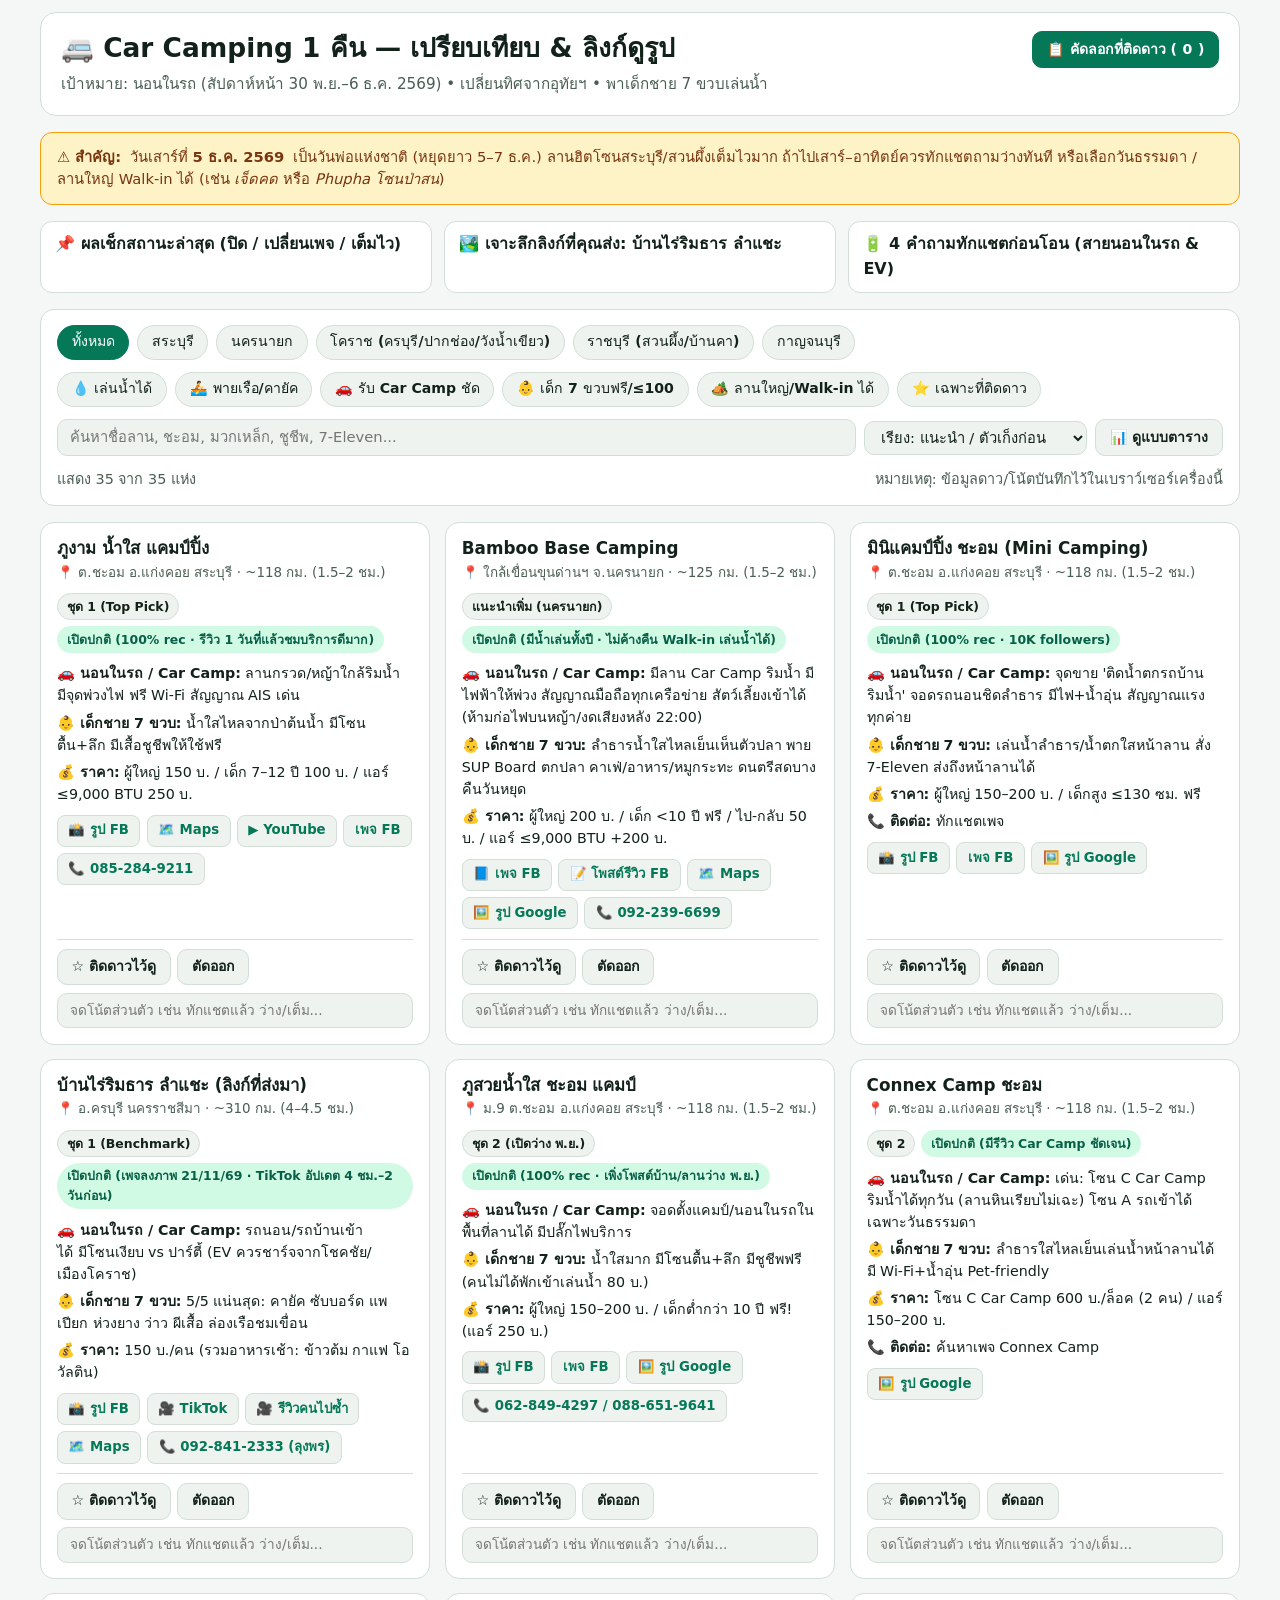
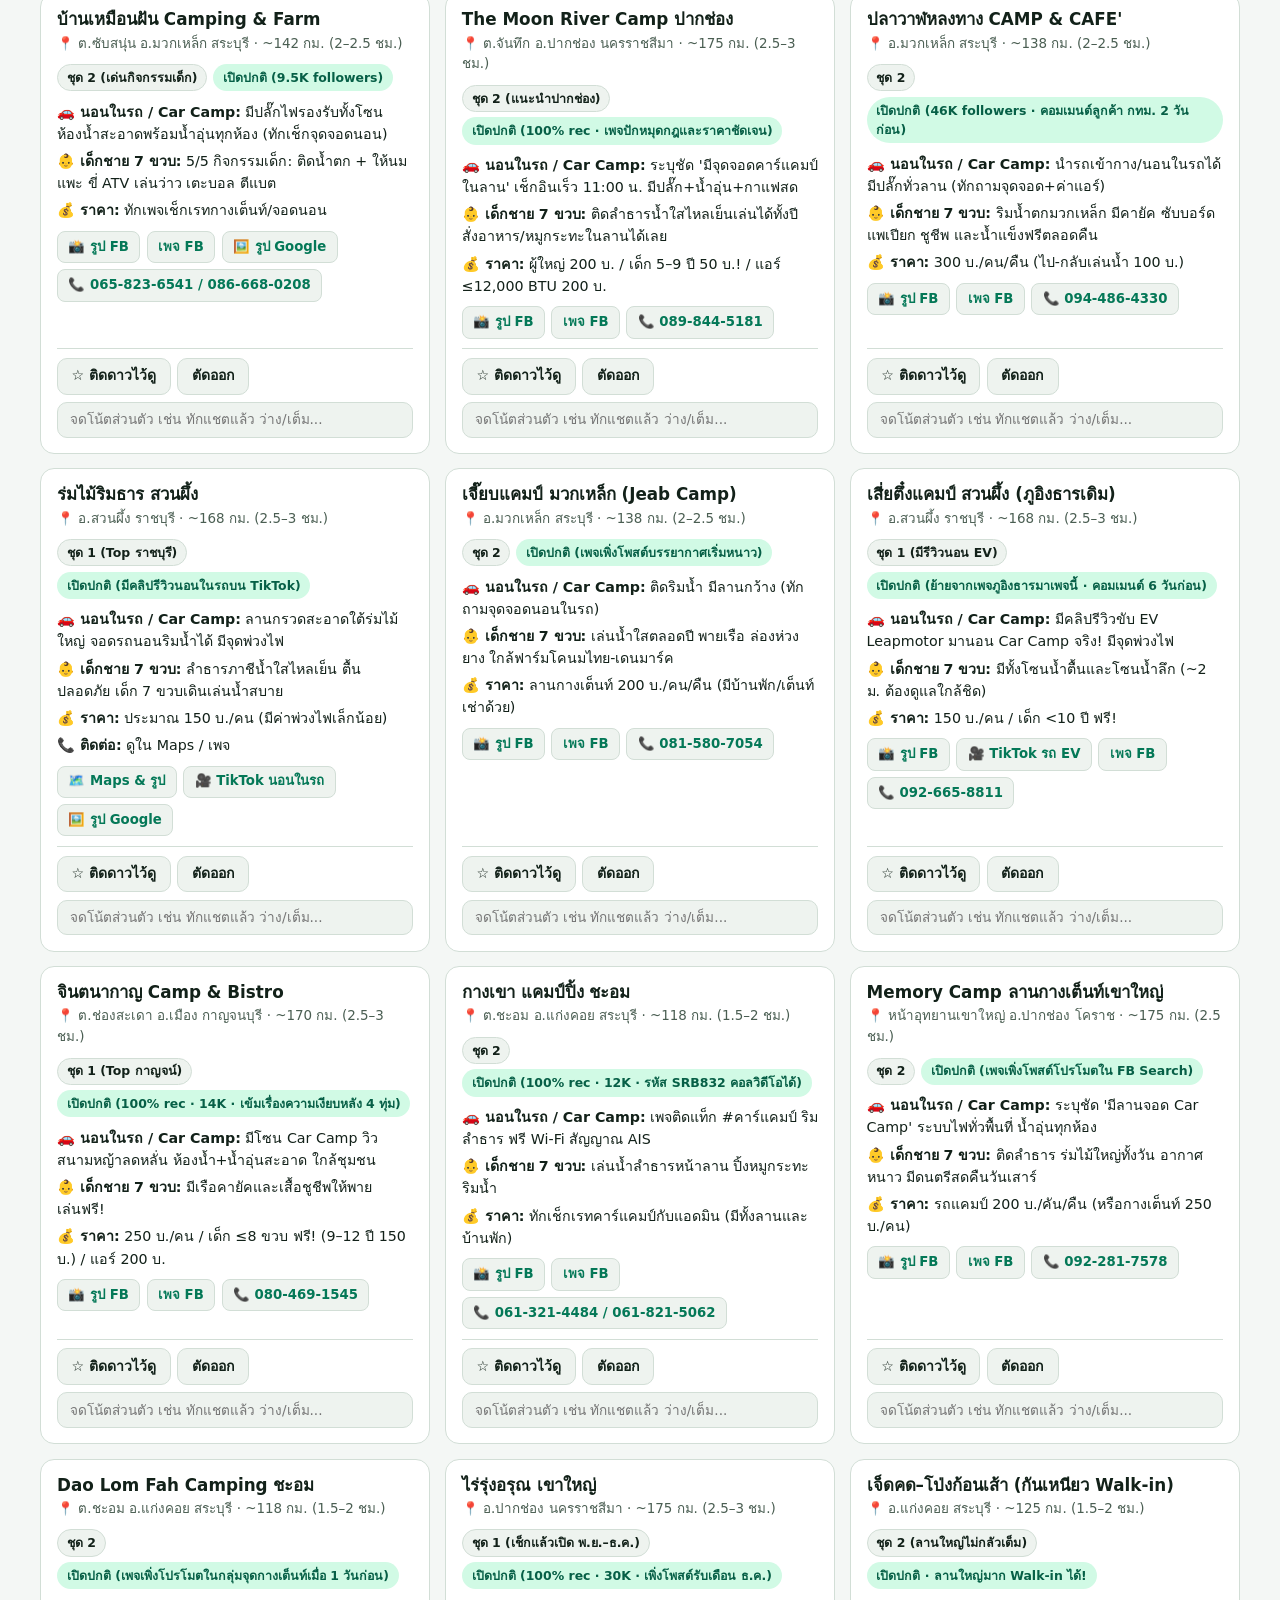
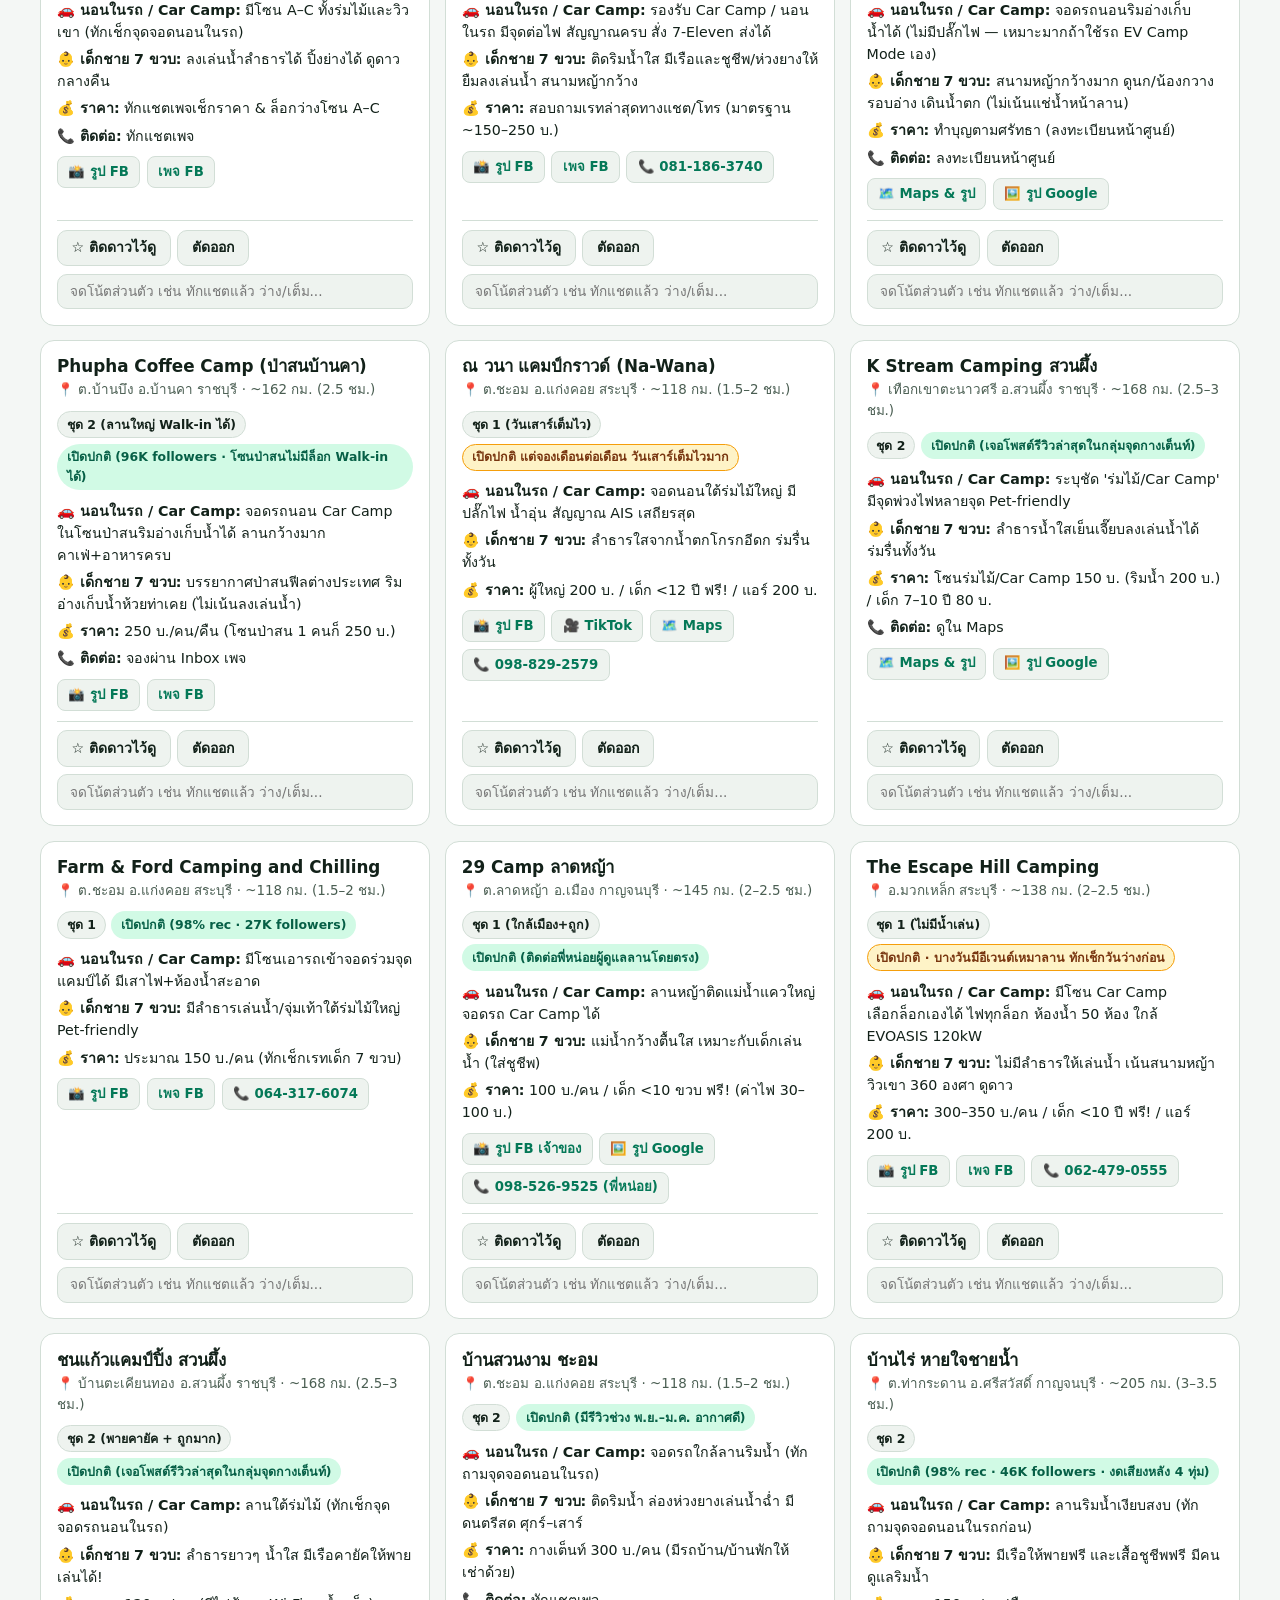
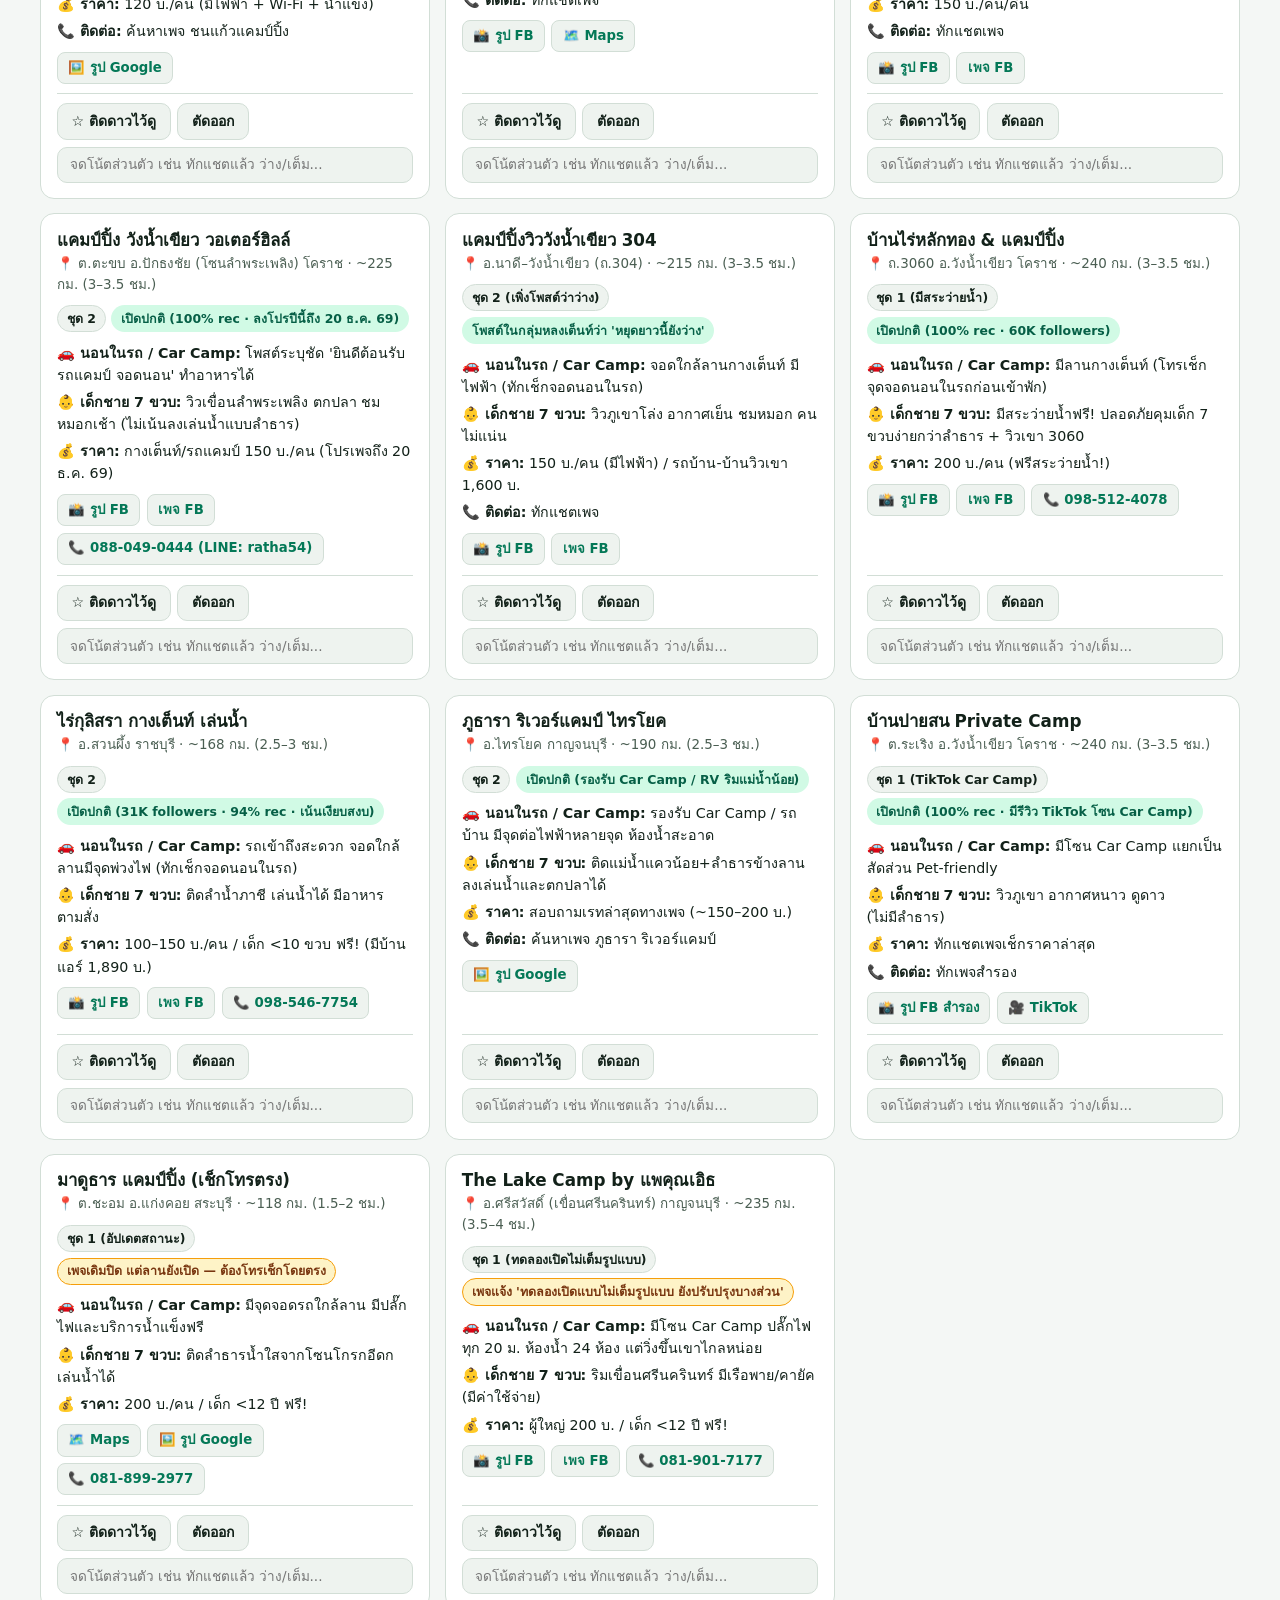
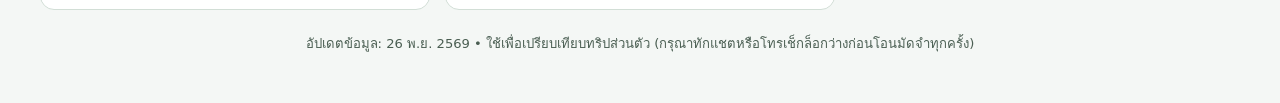
==== commit 50bdd014: "feat: add Bamboo Base Camping Nakhon Nayok" ====
--- a/review-dec2026/index.html
+++ b/review-dec2026/index.html
@@ -721,6 +721,7 @@
       <div class="toolbar" role="group" aria-label="เลือกโซนจังหวัด">
         <button type="button" class="chip-btn" data-region="all" aria-pressed="true">ทั้งหมด</button>
         <button type="button" class="chip-btn" data-region="saraburi" aria-pressed="false">สระบุรี</button>
+        <button type="button" class="chip-btn" data-region="nakhonnayok" aria-pressed="false">นครนายก</button>
         <button type="button" class="chip-btn" data-region="korat" aria-pressed="false">โคราช (ครบุรี/ปากช่อง/วังน้ำเขียว)</button>
         <button type="button" class="chip-btn" data-region="ratchaburi" aria-pressed="false">ราชบุรี (สวนผึ้ง/บ้านคา)</button>
         <button type="button" class="chip-btn" data-region="kanchanaburi" aria-pressed="false">กาญจนบุรี</button>
@@ -774,7 +775,7 @@
     </section>
 
     <footer>
-      อัปเดตข้อมูล: 24 พ.ย. 2569 • ใช้เพื่อเปรียบเทียบทริปส่วนตัว (กรุณาทักแชตหรือโทรเช็กล็อกว่างก่อนโอนมัดจำทุกครั้ง)
+      อัปเดตข้อมูล: 26 พ.ย. 2569 • ใช้เพื่อเปรียบเทียบทริปส่วนตัว (กรุณาทักแชตหรือโทรเช็กล็อกว่างก่อนโอนมัดจำทุกครั้ง)
     </footer>
   </main>
 
@@ -805,6 +806,31 @@
           { label: "🗺️ Maps", url: "https://maps.app.goo.gl/sYtFJSgQR7oAqi5u5" },
           { label: "▶️ YouTube", url: "https://youtu.be/2r0t8QfrWKs" },
           { label: "เพจ FB", url: "https://www.facebook.com/profile.php?id=61574951787039" }
+        ]
+      },
+      {
+        id: "bamboo_base",
+        name: "Bamboo Base Camping",
+        batch: "แนะนำเพิ่ม (นครนายก)",
+        region: "nakhonnayok",
+        regionLabel: "ใกล้เขื่อนขุนด่านฯ จ.นครนายก",
+        distKm: 125,
+        driveTime: "1.5–2 ชม.",
+        priceNum: 200,
+        priceText: "ผู้ใหญ่ 200 บ. / เด็ก <10 ปี ฟรี / ไป-กลับ 50 บ. / แอร์ ≤9,000 BTU +200 บ.",
+        statusType: "open",
+        statusText: "เปิดปกติ (มีน้ำเล่นทั้งปี · ไม่ค้างคืน Walk-in เล่นน้ำได้)",
+        carCamp: "มีลาน Car Camp ริมน้ำ มีไฟฟ้าให้พ่วง สัญญาณมือถือทุกเครือข่าย สัตว์เลี้ยงเข้าได้ (ห้ามก่อไฟบนหญ้า/งดเสียงหลัง 22:00)",
+        kids: "ลำธารน้ำใสไหลเย็นเห็นตัวปลา พาย SUP Board ตกปลา คาเฟ่/อาหาร/หมูกระทะ ดนตรีสดบางคืนวันหยุด",
+        phone: "0922396699",
+        phoneDisplay: "092-239-6699",
+        tags: ["water", "boat", "carcamp", "kidfree"],
+        featuredRank: 2,
+        links: [
+          { label: "📘 เพจ FB", url: "https://www.facebook.com/share/16sYGMDsaL/?mibextid=wwXIfr" },
+          { label: "📝 โพสต์รีวิว FB", url: "https://www.facebook.com/share/1KUFbapdXC/" },
+          { label: "🗺️ Maps", url: "https://maps.app.goo.gl/CmbwbjMf2ZGwBL3K9" },
+          { label: "🖼️ รูป Google", url: "https://www.google.com/search?tbm=isch&q=Bamboo+Base+Camping+%E0%B8%99%E0%B8%84%E0%B8%A3%E0%B8%99%E0%B8%B2%E0%B8%A2%E0%B8%81" }
         ]
       },
       {
